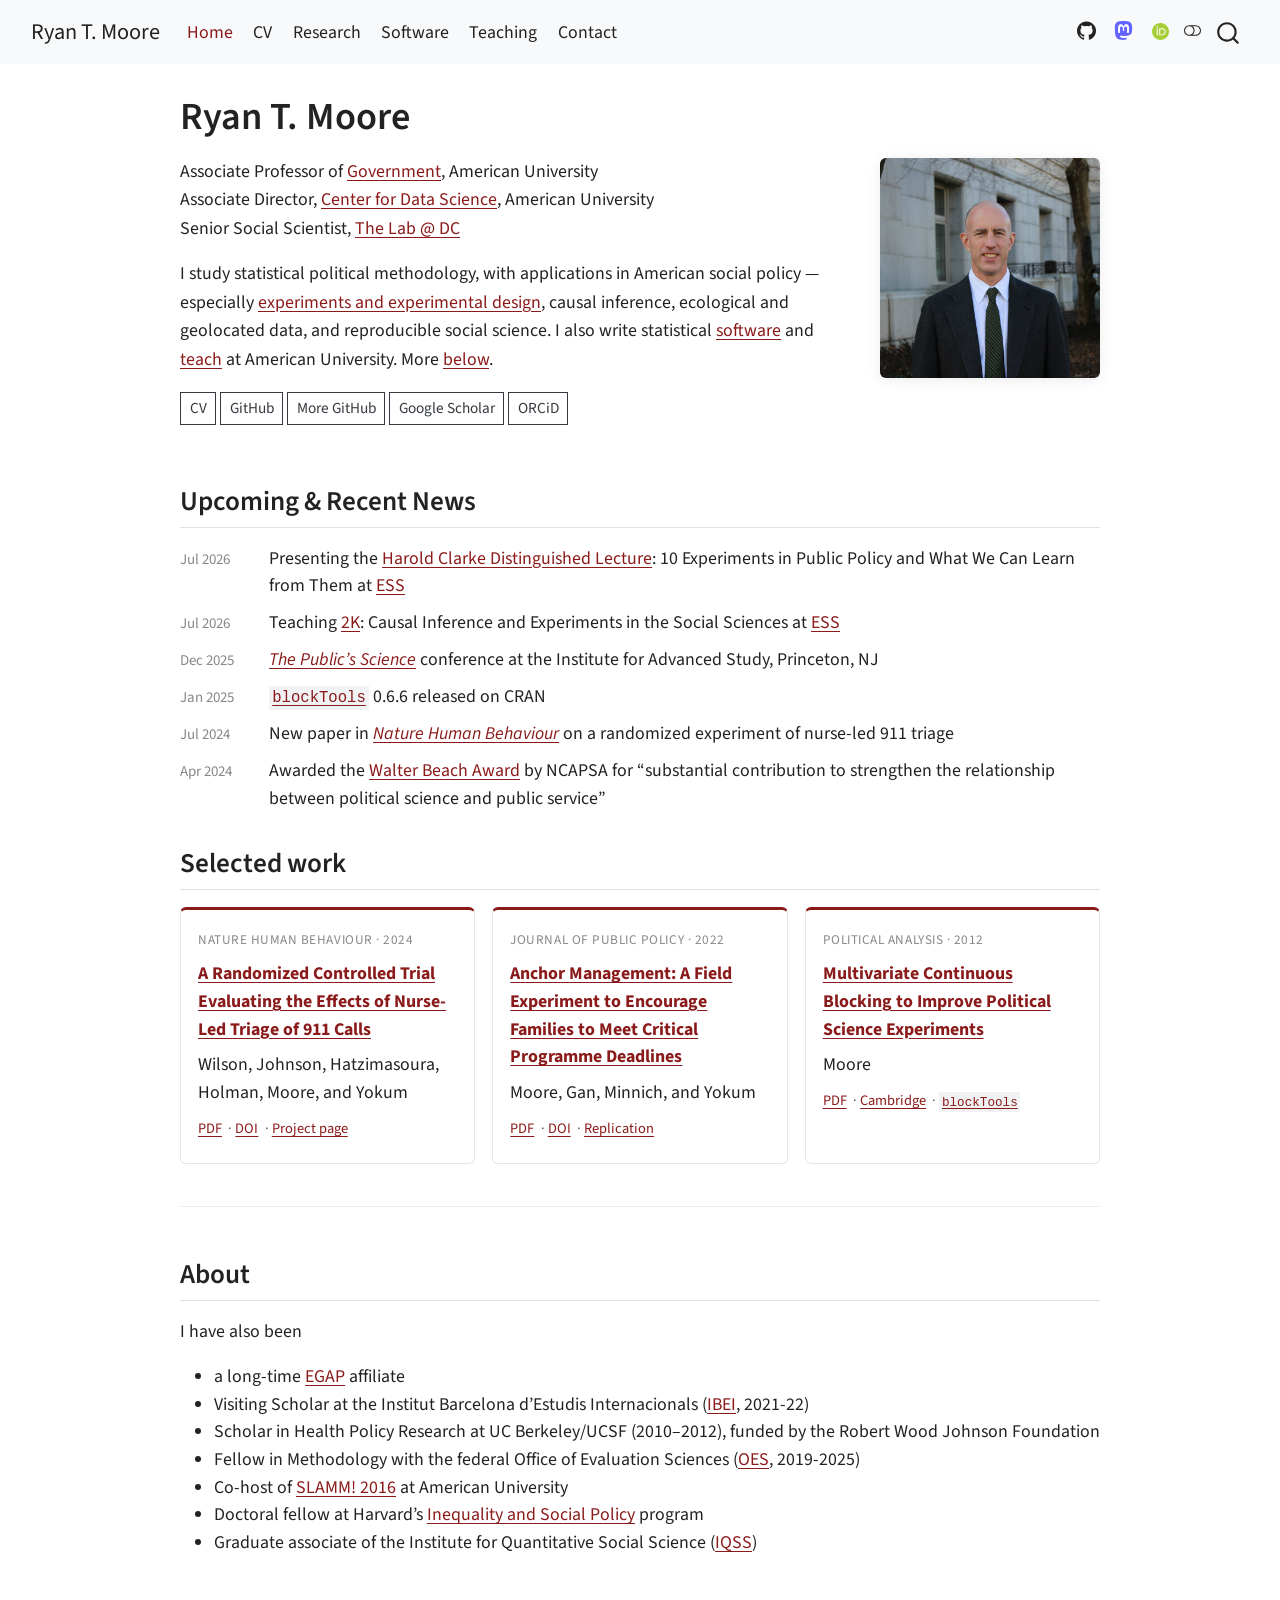
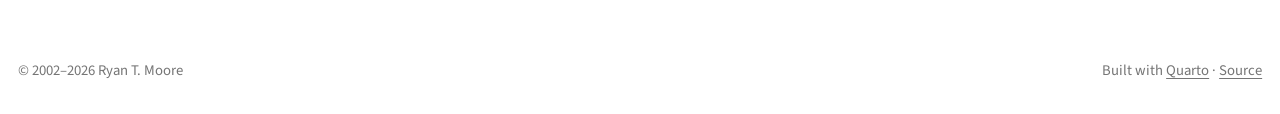
==== index.html @ 5ef1bc2a "Built site for gh-pages" ====
<!DOCTYPE html>
<html xmlns="http://www.w3.org/1999/xhtml" lang="en" xml:lang="en"><head>

<meta charset="utf-8">
<meta name="generator" content="quarto-1.10.18">

<meta name="viewport" content="width=device-width, initial-scale=1.0, user-scalable=yes">

<meta name="description" content="Academic webpage of Ryan T. Moore — Associate Professor of Government, American University; Senior Social Scientist, The Lab @ DC.">

<title>Ryan T. Moore</title>
<style>
/* Default styles provided by pandoc.
** See https://pandoc.org/MANUAL.html#variables-for-html for config info.
*/
span.smallcaps{font-variant: small-caps;}
div.columns{display: flex; gap: 1.5em;}
div.column{flex: auto;}
@media screen {
div.columns{gap: min(4vw, 1.5em);}
div.column{overflow-x: auto;}
}
div.hanging-indent{margin-left: 1.5em; text-indent: -1.5em;}
ul.task-list{list-style: none;}
ul.task-list li input[type="checkbox"] {
  width: 0.8em;
  margin: 0 0.8em 0.2em -1em; /* quarto-specific, see https://github.com/quarto-dev/quarto-cli/issues/4556 */ 
  vertical-align: middle;
}
</style>


<script src="site_libs/quarto-nav/quarto-nav.js"></script>
<script src="site_libs/clipboard/clipboard.min.js"></script>
<script src="site_libs/quarto-search/autocomplete.umd.js"></script>
<script src="site_libs/quarto-search/fuse.min.js"></script>
<script src="site_libs/quarto-search/quarto-search.js"></script>
<meta name="quarto:offset" content="./">
<script src="site_libs/quarto-html/quarto.js" type="module"></script>
<script src="site_libs/quarto-html/tabsets/tabsets.js" type="module"></script>
<script src="site_libs/quarto-html/popper.min.js"></script>
<script src="site_libs/quarto-html/tippy.umd.min.js"></script>
<script src="site_libs/quarto-html/anchor.min.js"></script>
<link href="site_libs/quarto-html/tippy.css" rel="stylesheet">
<link href="site_libs/quarto-html/quarto-syntax-highlighting-64a204ab8560d761af7679ceaba22944.css" rel="stylesheet" class="quarto-color-scheme" id="quarto-text-highlighting-styles">
<link href="site_libs/quarto-html/quarto-syntax-highlighting-dark-b85bc7c33db8c58e0ec93c3465666fed.css" rel="stylesheet" class="quarto-color-scheme quarto-color-alternate" id="quarto-text-highlighting-styles">
<link href="site_libs/quarto-html/quarto-syntax-highlighting-64a204ab8560d761af7679ceaba22944.css" rel="stylesheet" class="quarto-color-scheme-extra" id="quarto-text-highlighting-styles">
<script src="site_libs/bootstrap/bootstrap.min.js"></script>
<link href="site_libs/bootstrap/bootstrap-icons.css" rel="stylesheet">
<link href="site_libs/bootstrap/bootstrap-f6184b2b6831ba63c6b48b6c2acd3d3b.min.css" rel="stylesheet" append-hash="true" class="quarto-color-scheme" id="quarto-bootstrap" data-mode="light">
<link href="site_libs/bootstrap/bootstrap-dark-343b9417f87f836d65d2cd27acda0ccb.min.css" rel="stylesheet" append-hash="true" class="quarto-color-scheme quarto-color-alternate" id="quarto-bootstrap" data-mode="dark">
<link href="site_libs/bootstrap/bootstrap-f6184b2b6831ba63c6b48b6c2acd3d3b.min.css" rel="stylesheet" append-hash="true" class="quarto-color-scheme-extra" id="quarto-bootstrap" data-mode="light">
<script id="quarto-search-options" type="application/json">{
  "location": "navbar",
  "copy-button": false,
  "collapse-after": 3,
  "panel-placement": "end",
  "type": "overlay",
  "limit": 50,
  "keyboard-shortcut": [
    "f",
    "/",
    "s"
  ],
  "language": {
    "search-no-results-text": "No results",
    "search-matching-documents-text": "matching documents",
    "search-copy-link-title": "Copy link to search",
    "search-hide-matches-text": "Hide additional matches",
    "search-more-match-text": "more match in this document",
    "search-more-matches-text": "more matches in this document",
    "search-clear-button-title": "Clear",
    "search-text-placeholder": "",
    "search-detached-cancel-button-title": "Cancel",
    "search-submit-button-title": "Submit",
    "search-label": "Search"
  }
}</script>


<meta property="og:title" content="Ryan T. Moore">
<meta property="og:description" content="Academic webpage of Ryan T. Moore — Associate Professor of Government, American University; Senior Social Scientist, The Lab @ DC.">
<meta property="og:image" content="https://ryantmoore.org/images/portrait.jpg">
<meta property="og:site_name" content="Ryan T. Moore">
<meta property="og:image:alt" content="Photo of Ryan T. Moore">
</head>

<body class="nav-fixed quarto-light"><script id="quarto-html-before-body" type="application/javascript">
    const toggleBodyColorMode = (bsSheetEl) => {
      const mode = bsSheetEl.getAttribute("data-mode");
      const bodyEl = window.document.querySelector("body");
      if (mode === "dark") {
        bodyEl.classList.add("quarto-dark");
        bodyEl.classList.remove("quarto-light");
      } else {
        bodyEl.classList.add("quarto-light");
        bodyEl.classList.remove("quarto-dark");
      }
    }
    const toggleBodyColorPrimary = () => {
      const bsSheetEl = window.document.querySelector("link#quarto-bootstrap:not([rel=disabled-stylesheet])");
      if (bsSheetEl) {
        toggleBodyColorMode(bsSheetEl);
      }
    }
    const setColorSchemeToggle = (alternate) => {
      const toggles = window.document.querySelectorAll('.quarto-color-scheme-toggle');
      for (let i=0; i < toggles.length; i++) {
        const toggle = toggles[i];
        if (toggle) {
          if (alternate) {
            toggle.classList.add("alternate");
          } else {
            toggle.classList.remove("alternate");
          }
        }
      }
    };
    const toggleColorMode = (alternate) => {
      // Switch the stylesheets
      const primaryStylesheets = window.document.querySelectorAll('link.quarto-color-scheme:not(.quarto-color-alternate)');
      const alternateStylesheets = window.document.querySelectorAll('link.quarto-color-scheme.quarto-color-alternate');
      manageTransitions('#quarto-margin-sidebar .nav-link', false);
      if (alternate) {
        // note: dark is layered on light, we don't disable primary!
        enableStylesheet(alternateStylesheets);
        for (const sheetNode of alternateStylesheets) {
          if (sheetNode.id === "quarto-bootstrap") {
            toggleBodyColorMode(sheetNode);
          }
        }
      } else {
        disableStylesheet(alternateStylesheets);
        enableStylesheet(primaryStylesheets)
        toggleBodyColorPrimary();
      }
      manageTransitions('#quarto-margin-sidebar .nav-link', true);
      // Switch the toggles
      setColorSchemeToggle(alternate)
      // Hack to workaround the fact that safari doesn't
      // properly recolor the scrollbar when toggling (#1455)
      if (navigator.userAgent.indexOf('Safari') > 0 && navigator.userAgent.indexOf('Chrome') == -1) {
        manageTransitions("body", false);
        window.scrollTo(0, 1);
        setTimeout(() => {
          window.scrollTo(0, 0);
          manageTransitions("body", true);
        }, 40);
      }
    }
    const disableStylesheet = (stylesheets) => {
      for (let i=0; i < stylesheets.length; i++) {
        const stylesheet = stylesheets[i];
        stylesheet.rel = 'disabled-stylesheet';
      }
    }
    const enableStylesheet = (stylesheets) => {
      for (let i=0; i < stylesheets.length; i++) {
        const stylesheet = stylesheets[i];
        if(stylesheet.rel !== 'stylesheet') { // for Chrome, which will still FOUC without this check
          stylesheet.rel = 'stylesheet';
        }
      }
    }
    const manageTransitions = (selector, allowTransitions) => {
      const els = window.document.querySelectorAll(selector);
      for (let i=0; i < els.length; i++) {
        const el = els[i];
        if (allowTransitions) {
          el.classList.remove('notransition');
        } else {
          el.classList.add('notransition');
        }
      }
    }
    const isFileUrl = () => {
      return window.location.protocol === 'file:';
    }
    const hasAlternateSentinel = () => {
      let styleSentinel = getColorSchemeSentinel();
      if (styleSentinel !== null) {
        return styleSentinel === "alternate";
      } else {
        return false;
      }
    }
    const setStyleSentinel = (alternate) => {
      const value = alternate ? "alternate" : "default";
      if (!isFileUrl()) {
        window.localStorage.setItem("quarto-color-scheme", value);
      } else {
        localAlternateSentinel = value;
      }
    }
    const getColorSchemeSentinel = () => {
      if (!isFileUrl()) {
        const storageValue = window.localStorage.getItem("quarto-color-scheme");
        return storageValue != null ? storageValue : localAlternateSentinel;
      } else {
        return localAlternateSentinel;
      }
    }
    const toggleGiscusIfUsed = (isAlternate, darkModeDefault) => {
      const baseTheme = document.querySelector('#giscus-base-theme')?.value ?? 'light';
      const alternateTheme = document.querySelector('#giscus-alt-theme')?.value ?? 'dark';
      let newTheme = '';
      if(authorPrefersDark) {
        newTheme = isAlternate ? baseTheme : alternateTheme;
      } else {
        newTheme = isAlternate ? alternateTheme : baseTheme;
      }
      const changeGiscusTheme = () => {
        // From: https://github.com/giscus/giscus/issues/336
        const sendMessage = (message) => {
          const iframe = document.querySelector('iframe.giscus-frame');
          if (!iframe) return;
          iframe.contentWindow.postMessage({ giscus: message }, 'https://giscus.app');
        }
        sendMessage({
          setConfig: {
            theme: newTheme
          }
        });
      }
      const isGiscussLoaded = window.document.querySelector('iframe.giscus-frame') !== null;
      if (isGiscussLoaded) {
        changeGiscusTheme();
      }
    };
    const authorPrefersDark = false;
    const darkModeDefault = authorPrefersDark;
      document.querySelector('link#quarto-text-highlighting-styles.quarto-color-scheme-extra').rel = 'disabled-stylesheet';
      document.querySelector('link#quarto-bootstrap.quarto-color-scheme-extra').rel = 'disabled-stylesheet';
    let localAlternateSentinel = darkModeDefault ? 'alternate' : 'default';
    // Dark / light mode switch
    window.quartoToggleColorScheme = () => {
      // Read the current dark / light value
      let toAlternate = !hasAlternateSentinel();
      toggleColorMode(toAlternate);
      setStyleSentinel(toAlternate);
      toggleGiscusIfUsed(toAlternate, darkModeDefault);
      window.dispatchEvent(new Event('resize'));
    };
    // Switch to dark mode if need be
    if (hasAlternateSentinel()) {
      toggleColorMode(true);
    } else {
      toggleColorMode(false);
    }
  </script>

<div id="quarto-search-results"></div>
  <header id="quarto-header" class="headroom fixed-top">
    <nav class="navbar navbar-expand-lg " data-bs-theme="dark">
      <div class="navbar-container container-fluid">
      <div class="navbar-brand-container mx-auto">
    <a class="navbar-brand" href="./index.html">
    <span class="navbar-title">Ryan T. Moore</span>
    </a>
  </div>
            <div id="quarto-search" class="" title="Search"></div>
          <button class="navbar-toggler" type="button" data-bs-toggle="collapse" data-bs-target="#navbarCollapse" aria-controls="navbarCollapse" role="menu" aria-expanded="false" aria-label="Toggle navigation" onclick="if (window.quartoToggleHeadroom) { window.quartoToggleHeadroom(); }">
  <span class="navbar-toggler-icon"></span>
</button>
          <div class="collapse navbar-collapse" id="navbarCollapse">
            <ul class="navbar-nav navbar-nav-scroll me-auto">
  <li class="nav-item">
    <a class="nav-link active" href="./index.html" aria-current="page"> 
<span class="menu-text">Home</span></a>
  </li>  
  <li class="nav-item">
    <a class="nav-link" href="./files/cvRTMoore.pdf"> 
<span class="menu-text">CV</span></a>
  </li>  
  <li class="nav-item">
    <a class="nav-link" href="./research.html"> 
<span class="menu-text">Research</span></a>
  </li>  
  <li class="nav-item">
    <a class="nav-link" href="./software.html"> 
<span class="menu-text">Software</span></a>
  </li>  
  <li class="nav-item">
    <a class="nav-link" href="./teaching.html"> 
<span class="menu-text">Teaching</span></a>
  </li>  
  <li class="nav-item">
    <a class="nav-link" href="./contact.html"> 
<span class="menu-text">Contact</span></a>
  </li>  
</ul>
            <ul class="navbar-nav navbar-nav-scroll ms-auto">
  <li class="nav-item compact">
    <a class="nav-link" href="https://github.com/ryantmoore"> <i class="bi bi-github" role="img" aria-label="GitHub">
</i> 
<span class="menu-text"></span></a>
  </li>  
  <li class="nav-item compact">
    <a class="nav-link" href="https://masto.nu/@ryantmoore"> <i class="bi bi-mastodon" role="img" aria-label="Mastodon">
</i> 
<span class="menu-text"></span></a>
  </li>  
  <li class="nav-item">
    <a class="nav-link" href="https://orcid.org/0000-0002-3916-8113" rel="me"> 
<span class="menu-text">ORCID</span></a>
  </li>  
</ul>
          </div> <!-- /navcollapse -->
            <div class="quarto-navbar-tools">
  <a href="" class="quarto-color-scheme-toggle quarto-navigation-tool  px-1" onclick="window.quartoToggleColorScheme(); return false;" title="Toggle dark mode"><i class="bi"></i></a>
</div>
      </div> <!-- /container-fluid -->
    </nav>
</header>
<!-- content -->
<div id="quarto-content" class="quarto-container page-columns page-rows-contents page-layout-full page-navbar">
<!-- sidebar -->
<!-- margin-sidebar -->
    
<!-- main -->
<main class="content column-page" id="quarto-document-content">


<header id="title-block-header" class="quarto-title-block default">
<div class="quarto-title">
<h1 class="title">Ryan T. Moore</h1>
</div>



<div class="quarto-title-meta column-page">

    
  
    
  </div>
  


</header>


<div class="home-hero">
<div class="home-hero-text">
<p>Associate Professor of <a href="http://www.american.edu/spa/gov/">Government</a>, American University<br>
Associate Director, <a href="https://www.american.edu/spa/data-science/">Center for Data Science</a>, American University<br>
Senior Social Scientist, <a href="https://thelab.dc.gov">The Lab @ DC</a></p>
<p>I study statistical political methodology, with applications in American social policy — especially <a href="./research.html">experiments and experimental design</a>, causal inference, ecological and geolocated data, and reproducible social science. I also write statistical <a href="./software.html">software</a> and <a href="./teaching.html">teach</a> at American University. More <a href="#about">below</a>.</p>
<div class="home-links">
<p><a href="./files/cvRTMoore.pdf" class="btn btn-outline-secondary btn-sm">CV</a> <a href="https://github.com/ryantmoore" class="btn btn-outline-secondary btn-sm">GitHub</a> <a href="https://github.com/rtm-dc" class="btn btn-outline-secondary btn-sm">More GitHub</a> <a href="https://scholar.google.com/citations?user=7nk2NIgAAAAJ" class="btn btn-outline-secondary btn-sm">Google Scholar</a> <a href="https://orcid.org/0000-0002-3916-8113" class="btn btn-outline-secondary btn-sm">ORCiD</a></p>
</div>
</div>
<div class="home-hero-image">
<p><img src="./images/portrait.jpg" class="img-fluid" alt="Photo of Ryan T. Moore"></p>
</div>
</div>
<!-- Swap image (~600-1000px square works best). For wide banner instead of a
     side portrait, replace .home-hero-image with .home-hero-banner and add a matching SCSS rule. -->
<section id="upcoming-recent-news" class="level2">
<h2 class="anchored" data-anchor-id="upcoming-recent-news">Upcoming &amp; Recent News</h2>
<div class="home-news">
<ul>
<li><span class="news-date">Jul 2026</span> <span class="news-body">Presenting the <a href="https://essexsummerschool.com/summer-school-facts/social-programme/">Harold Clarke Distinguished Lecture</a>: 10 Experiments in Public Policy and What We Can Learn from Them at <a href="https://essexsummerschool.com">ESS</a></span></li>
<li><span class="news-date">Jul 2026</span> <span class="news-body">Teaching <a href="https://essexsummerschool.com/course/ess-2026-course-list/2k/">2K</a>: Causal Inference and Experiments in the Social Sciences at <a href="https://essexsummerschool.com">ESS</a></span></li>
<li><span class="news-date">Dec 2025</span> <span class="news-body"><a href="https://www.ias.edu/stsv-lab/publicscience"><em>The Public’s Science</em></a> conference at the Institute for Advanced Study, Princeton, NJ</span></li>
<li><span class="news-date">Jan 2025</span> <span class="news-body"><a href="./software/blocktools.html"><code>blockTools</code></a> 0.6.6 released on CRAN</span></li>
<li><span class="news-date">Jul 2024</span> <span class="news-body">New paper in <a href="./research.html"><em>Nature Human Behaviour</em></a> on a randomized experiment of nurse-led 911 triage</span></li>
<li><span class="news-date">Apr 2024</span> <span class="news-body">Awarded the <a href="https://www.ncapsa.org/beach-award.html">Walter Beach Award</a> by NCAPSA for “substantial contribution to strengthen the relationship between political science and public service”</span></li>
</ul>
</div>
</section>
<section id="selected-work" class="level2">
<h2 class="anchored" data-anchor-id="selected-work">Selected work</h2>
<div class="featured-pubs">
<div class="featured-card">
<p><span class="featured-venue">Nature Human Behaviour · 2024</span></p>
<p><a href="./research.html#ntl-2024"><strong>A Randomized Controlled Trial Evaluating the Effects of Nurse-Led Triage of 911 Calls</strong></a></p>
<p>Wilson, Johnson, Hatzimasoura, Holman, Moore, and Yokum</p>
<p><span class="featured-links"><a href="./files/papers/24-ntl.pdf">PDF</a> · <a href="https://doi.org/10.1038/s41562-024-01889-6">DOI</a> · <a href="https://thelabprojects.dc.gov/911-nurse-triage-line">Project page</a></span></p>
</div>
<div class="featured-card">
<p><span class="featured-venue">Journal of Public Policy · 2022</span></p>
<p><a href="./research.html#anchor-2022"><strong>Anchor Management: A Field Experiment to Encourage Families to Meet Critical Programme Deadlines</strong></a></p>
<p>Moore, Gan, Minnich, and Yokum</p>
<p><span class="featured-links"><a href="./files/papers/22_tanf_recert.pdf">PDF</a> · <a href="https://doi.org/10.1017/S0143814X21000131">DOI</a> · <a href="https://github.com/thelabdc/DHS-TANFRecertification-Public">Replication</a></span></p>
</div>
<div class="featured-card">
<p><span class="featured-venue">Political Analysis · 2012</span></p>
<p><a href="./research.html#block-2012"><strong>Multivariate Continuous Blocking to Improve Political Science Experiments</strong></a></p>
<p>Moore</p>
<p><span class="featured-links"><a href="./files/papers/blockPA.pdf">PDF</a> · <a href="https://www.cambridge.org/core/journals/political-analysis/article/multivariate-continuous-blocking-to-improve-political-science-experiments/7C16390FBACFB15FDD1A7536042CE222">Cambridge</a> · <a href="./software/blocktools.html"><code>blockTools</code></a></span></p>
</div>
</div>
</section>
<section id="about" class="level2 home-bio-extra">
<h2 class="anchored" data-anchor-id="about">About</h2>
<p>I have also been</p>
<ul>
<li>a long-time <a href="http://egap.org/">EGAP</a> affiliate</li>
<li>Visiting Scholar at the Institut Barcelona d’Estudis Internacionals (<a href="https://www.ibei.org">IBEI</a>, 2021-22)</li>
<li>Scholar in Health Policy Research at UC Berkeley/UCSF (2010–2012), funded by the Robert Wood Johnson Foundation</li>
<li>Fellow in Methodology with the federal Office of Evaluation Sciences (<a href="https://oes.gsa.gov">OES</a>, 2019-2025)</li>
<li>Co-host of <a href="./events/slamm-2016.html">SLAMM! 2016</a> at American University</li>
<li>Doctoral fellow at Harvard’s <a href="http://inequality.hks.harvard.edu/">Inequality and Social Policy</a> program</li>
<li>Graduate associate of the Institute for Quantitative Social Science (<a href="http://www.iq.harvard.edu">IQSS</a>)</li>
</ul>
</section>



</main> <!-- /main -->
<script id="quarto-html-after-body" type="application/javascript">
  window.document.addEventListener("DOMContentLoaded", function (event) {
    // Ensure there is a toggle, if there isn't float one in the top right
    if (window.document.querySelector('.quarto-color-scheme-toggle') === null) {
      const a = window.document.createElement('a');
      a.classList.add('top-right');
      a.classList.add('quarto-color-scheme-toggle');
      a.href = "";
      a.onclick = function() { try { window.quartoToggleColorScheme(); } catch {} return false; };
      const i = window.document.createElement("i");
      i.classList.add('bi');
      a.appendChild(i);
      window.document.body.appendChild(a);
    }
    setColorSchemeToggle(hasAlternateSentinel())
    const icon = "";
    const anchorJS = new window.AnchorJS();
    anchorJS.options = {
      placement: 'right',
      icon: icon
    };
    anchorJS.add('.anchored');
    const isCodeAnnotation = (el) => {
      for (const clz of el.classList) {
        if (clz.startsWith('code-annotation-')) {                     
          return true;
        }
      }
      return false;
    }
    const onCopySuccess = function(e) {
      // button target
      const button = e.trigger;
      // don't keep focus
      button.blur();
      // flash "checked"
      button.classList.add('code-copy-button-checked');
      var currentTitle = button.getAttribute("title");
      button.setAttribute("title", "Copied!");
      let tooltip;
      if (window.bootstrap) {
        button.setAttribute("data-bs-toggle", "tooltip");
        button.setAttribute("data-bs-placement", "left");
        button.setAttribute("data-bs-title", "Copied!");
        tooltip = new bootstrap.Tooltip(button, 
          { trigger: "manual", 
            customClass: "code-copy-button-tooltip",
            offset: [0, -8]});
        tooltip.show();    
      }
      setTimeout(function() {
        if (tooltip) {
          tooltip.hide();
          button.removeAttribute("data-bs-title");
          button.removeAttribute("data-bs-toggle");
          button.removeAttribute("data-bs-placement");
        }
        button.setAttribute("title", currentTitle);
        button.classList.remove('code-copy-button-checked');
      }, 1000);
      // clear code selection
      e.clearSelection();
    }
    const getTextToCopy = function(trigger) {
      const outerScaffold = trigger.parentElement.cloneNode(true);
      const codeEl = outerScaffold.querySelector('code');
      for (const childEl of codeEl.children) {
        if (isCodeAnnotation(childEl)) {
          childEl.remove();
        }
      }
      return codeEl.innerText;
    }
    const clipboard = new window.ClipboardJS('.code-copy-button:not([data-in-quarto-modal])', {
      text: getTextToCopy
    });
    clipboard.on('success', onCopySuccess);
    if (window.document.getElementById('quarto-embedded-source-code-modal')) {
      const clipboardModal = new window.ClipboardJS('.code-copy-button[data-in-quarto-modal]', {
        text: getTextToCopy,
        container: window.document.getElementById('quarto-embedded-source-code-modal')
      });
      clipboardModal.on('success', onCopySuccess);
    }
      var localhostRegex = new RegExp(/^(?:http|https):\/\/localhost\:?[0-9]*\//);
      var mailtoRegex = new RegExp(/^mailto:/);
        var filterRegex = new RegExp("https:\/\/ryantmoore\.org");
      var isInternal = (href) => {
          return filterRegex.test(href) || localhostRegex.test(href) || mailtoRegex.test(href);
      }
      // Inspect non-navigation links and adorn them if external
     var links = window.document.querySelectorAll('a[href]:not(.nav-link):not(.navbar-brand):not(.toc-action):not(.sidebar-link):not(.sidebar-item-toggle):not(.pagination-link):not(.no-external):not([aria-hidden]):not(.dropdown-item):not(.quarto-navigation-tool):not(.about-link)');
      for (var i=0; i<links.length; i++) {
        const link = links[i];
        if (!isInternal(link.href)) {
          // undo the damage that might have been done by quarto-nav.js in the case of
          // links that we want to consider external
          if (link.dataset.originalHref !== undefined) {
            link.href = link.dataset.originalHref;
          }
            // target, if specified
            link.setAttribute("target", "_blank");
            if (link.getAttribute("rel") === null) {
              link.setAttribute("rel", "noopener");
            }
        }
      }
    function tippyHover(el, contentFn, onTriggerFn, onUntriggerFn) {
      const config = {
        allowHTML: true,
        maxWidth: 500,
        delay: 100,
        arrow: false,
        appendTo: function(el) {
            return el.parentElement;
        },
        interactive: true,
        interactiveBorder: 10,
        theme: 'quarto',
        placement: 'bottom-start',
      };
      if (contentFn) {
        config.content = contentFn;
      }
      if (onTriggerFn) {
        config.onTrigger = onTriggerFn;
      }
      if (onUntriggerFn) {
        config.onUntrigger = onUntriggerFn;
      }
      window.tippy(el, config); 
    }
    const noterefs = window.document.querySelectorAll('a[role="doc-noteref"]');
    for (var i=0; i<noterefs.length; i++) {
      const ref = noterefs[i];
      tippyHover(ref, function() {
        // use id or data attribute instead here
        let href = ref.getAttribute('data-footnote-href') || ref.getAttribute('href');
        try { href = new URL(href).hash; } catch {}
        const id = href.replace(/^#\/?/, "");
        const note = window.document.getElementById(id);
        if (note) {
          return note.innerHTML;
        } else {
          return "";
        }
      });
    }
    const xrefs = window.document.querySelectorAll('a.quarto-xref');
    const processXRef = (id, note) => {
      // Strip column container classes
      const stripColumnClz = (el) => {
        el.classList.remove("page-full", "page-columns");
        if (el.children) {
          for (const child of el.children) {
            stripColumnClz(child);
          }
        }
      }
      stripColumnClz(note)
      if (id === null || id.startsWith('sec-')) {
        // Special case sections, only their first couple elements
        const container = document.createElement("div");
        if (note.children && note.children.length > 2) {
          container.appendChild(note.children[0].cloneNode(true));
          for (let i = 1; i < note.children.length; i++) {
            const child = note.children[i];
            if (child.tagName === "P" && child.innerText === "") {
              continue;
            } else {
              container.appendChild(child.cloneNode(true));
              break;
            }
          }
          if (window.Quarto?.typesetMath) {
            window.Quarto.typesetMath(container);
          }
          return container.innerHTML
        } else {
          if (window.Quarto?.typesetMath) {
            window.Quarto.typesetMath(note);
          }
          return note.innerHTML;
        }
      } else {
        // Remove any anchor links if they are present
        const anchorLink = note.querySelector('a.anchorjs-link');
        if (anchorLink) {
          anchorLink.remove();
        }
        if (window.Quarto?.typesetMath) {
          window.Quarto.typesetMath(note);
        }
        if (note.classList.contains("callout")) {
          return note.outerHTML;
        } else {
          return note.innerHTML;
        }
      }
    }
    for (var i=0; i<xrefs.length; i++) {
      const xref = xrefs[i];
      tippyHover(xref, undefined, function(instance) {
        instance.disable();
        let url = xref.getAttribute('href');
        let hash = undefined; 
        if (url.startsWith('#')) {
          hash = url;
        } else {
          try { hash = new URL(url).hash; } catch {}
        }
        if (hash) {
          const id = hash.replace(/^#\/?/, "");
          const note = window.document.getElementById(id);
          if (note !== null) {
            try {
              const html = processXRef(id, note.cloneNode(true));
              instance.setContent(html);
            } finally {
              instance.enable();
              instance.show();
            }
          } else {
            // See if we can fetch this
            fetch(url.split('#')[0])
            .then(res => res.text())
            .then(html => {
              const parser = new DOMParser();
              const htmlDoc = parser.parseFromString(html, "text/html");
              const note = htmlDoc.getElementById(id);
              if (note !== null) {
                const html = processXRef(id, note);
                instance.setContent(html);
              } 
            }).finally(() => {
              instance.enable();
              instance.show();
            });
          }
        } else {
          // See if we can fetch a full url (with no hash to target)
          // This is a special case and we should probably do some content thinning / targeting
          fetch(url)
          .then(res => res.text())
          .then(html => {
            const parser = new DOMParser();
            const htmlDoc = parser.parseFromString(html, "text/html");
            const note = htmlDoc.querySelector('main.content');
            if (note !== null) {
              // This should only happen for chapter cross references
              // (since there is no id in the URL)
              // remove the first header
              if (note.children.length > 0 && note.children[0].tagName === "HEADER") {
                note.children[0].remove();
              }
              const html = processXRef(null, note);
              instance.setContent(html);
            } 
          }).finally(() => {
            instance.enable();
            instance.show();
          });
        }
      }, function(instance) {
      });
    }
        let selectedAnnoteEl;
        const selectorForAnnotation = ( cell, annotation) => {
          let cellAttr = 'data-code-cell="' + cell + '"';
          let lineAttr = 'data-code-annotation="' +  annotation + '"';
          const selector = 'span[' + cellAttr + '][' + lineAttr + ']';
          return selector;
        }
        const selectCodeLines = (annoteEl) => {
          const doc = window.document;
          const targetCell = annoteEl.getAttribute("data-target-cell");
          const targetAnnotation = annoteEl.getAttribute("data-target-annotation");
          const annoteSpan = window.document.querySelector(selectorForAnnotation(targetCell, targetAnnotation));
          const lines = annoteSpan.getAttribute("data-code-lines").split(",");
          const lineIds = lines.map((line) => {
            return targetCell + "-" + line;
          })
          let top = null;
          let height = null;
          let parent = null;
          if (lineIds.length > 0) {
              //compute the position of the single el (top and bottom and make a div)
              const el = window.document.getElementById(lineIds[0]);
              top = el.offsetTop;
              height = el.offsetHeight;
              parent = el.parentElement.parentElement;
            if (lineIds.length > 1) {
              const lastEl = window.document.getElementById(lineIds[lineIds.length - 1]);
              const bottom = lastEl.offsetTop + lastEl.offsetHeight;
              height = bottom - top;
            }
            if (top !== null && height !== null && parent !== null) {
              // cook up a div (if necessary) and position it 
              let div = window.document.getElementById("code-annotation-line-highlight");
              if (div === null) {
                div = window.document.createElement("div");
                div.setAttribute("id", "code-annotation-line-highlight");
                div.style.position = 'absolute';
                parent.appendChild(div);
              }
              div.style.top = top - 2 + "px";
              div.style.height = height + 4 + "px";
              div.style.left = 0;
              let gutterDiv = window.document.getElementById("code-annotation-line-highlight-gutter");
              if (gutterDiv === null) {
                gutterDiv = window.document.createElement("div");
                gutterDiv.setAttribute("id", "code-annotation-line-highlight-gutter");
                gutterDiv.style.position = 'absolute';
                const codeCell = window.document.getElementById(targetCell);
                const gutter = codeCell.querySelector('.code-annotation-gutter');
                gutter.appendChild(gutterDiv);
              }
              gutterDiv.style.top = top - 2 + "px";
              gutterDiv.style.height = height + 4 + "px";
            }
            selectedAnnoteEl = annoteEl;
          }
        };
        const unselectCodeLines = () => {
          const elementsIds = ["code-annotation-line-highlight", "code-annotation-line-highlight-gutter"];
          elementsIds.forEach((elId) => {
            const div = window.document.getElementById(elId);
            if (div) {
              div.remove();
            }
          });
          selectedAnnoteEl = undefined;
        };
          // Handle positioning of the toggle
      window.addEventListener(
        "resize",
        throttle(() => {
          elRect = undefined;
          if (selectedAnnoteEl) {
            selectCodeLines(selectedAnnoteEl);
          }
        }, 10)
      );
      function throttle(fn, ms) {
      let throttle = false;
      let timer;
        return (...args) => {
          if(!throttle) { // first call gets through
              fn.apply(this, args);
              throttle = true;
          } else { // all the others get throttled
              if(timer) clearTimeout(timer); // cancel #2
              timer = setTimeout(() => {
                fn.apply(this, args);
                timer = throttle = false;
              }, ms);
          }
        };
      }
        // Attach click handler to the DT
        const annoteDls = window.document.querySelectorAll('dt[data-target-cell]');
        for (const annoteDlNode of annoteDls) {
          annoteDlNode.addEventListener('click', (event) => {
            const clickedEl = event.target;
            if (clickedEl !== selectedAnnoteEl) {
              unselectCodeLines();
              const activeEl = window.document.querySelector('dt[data-target-cell].code-annotation-active');
              if (activeEl) {
                activeEl.classList.remove('code-annotation-active');
              }
              selectCodeLines(clickedEl);
              clickedEl.classList.add('code-annotation-active');
            } else {
              // Unselect the line
              unselectCodeLines();
              clickedEl.classList.remove('code-annotation-active');
            }
          });
        }
    const findCites = (el) => {
      const parentEl = el.parentElement;
      if (parentEl) {
        const cites = parentEl.dataset.cites;
        if (cites) {
          return {
            el,
            cites: cites.split(' ')
          };
        } else {
          return findCites(el.parentElement)
        }
      } else {
        return undefined;
      }
    };
    var bibliorefs = window.document.querySelectorAll('a[role="doc-biblioref"]');
    for (var i=0; i<bibliorefs.length; i++) {
      const ref = bibliorefs[i];
      const citeInfo = findCites(ref);
      if (citeInfo) {
        tippyHover(citeInfo.el, function() {
          var popup = window.document.createElement('div');
          citeInfo.cites.forEach(function(cite) {
            var citeDiv = window.document.createElement('div');
            citeDiv.classList.add('hanging-indent');
            citeDiv.classList.add('csl-entry');
            var biblioDiv = window.document.getElementById('ref-' + cite);
            if (biblioDiv) {
              citeDiv.innerHTML = biblioDiv.innerHTML;
            }
            popup.appendChild(citeDiv);
          });
          return popup.innerHTML;
        });
      }
    }
  });
  </script>
</div> <!-- /content -->
<footer class="footer">
  <div class="nav-footer">
    <div class="nav-footer-left">
<p>© 2002–2026 Ryan T. Moore</p>
</div>   
    <div class="nav-footer-center">
      &nbsp;
    </div>
    <div class="nav-footer-right">
<p>Built with <a href="https://quarto.org">Quarto</a> · <a href="https://github.com/ryantmoore/ryantmoore.github.io">Source</a></p>
</div>
  </div>
</footer>




</body></html>
---- site_libs/quarto-html/tippy.css ----
.tippy-box[data-animation=fade][data-state=hidden]{opacity:0}[data-tippy-root]{max-width:calc(100vw - 10px)}.tippy-box{position:relative;background-color:#333;color:#fff;border-radius:4px;font-size:14px;line-height:1.4;white-space:normal;outline:0;transition-property:transform,visibility,opacity}.tippy-box[data-placement^=top]>.tippy-arrow{bottom:0}.tippy-box[data-placement^=top]>.tippy-arrow:before{bottom:-7px;left:0;border-width:8px 8px 0;border-top-color:initial;transform-origin:center top}.tippy-box[data-placement^=bottom]>.tippy-arrow{top:0}.tippy-box[data-placement^=bottom]>.tippy-arrow:before{top:-7px;left:0;border-width:0 8px 8px;border-bottom-color:initial;transform-origin:center bottom}.tippy-box[data-placement^=left]>.tippy-arrow{right:0}.tippy-box[data-placement^=left]>.tippy-arrow:before{border-width:8px 0 8px 8px;border-left-color:initial;right:-7px;transform-origin:center left}.tippy-box[data-placement^=right]>.tippy-arrow{left:0}.tippy-box[data-placement^=right]>.tippy-arrow:before{left:-7px;border-width:8px 8px 8px 0;border-right-color:initial;transform-origin:center right}.tippy-box[data-inertia][data-state=visible]{transition-timing-function:cubic-bezier(.54,1.5,.38,1.11)}.tippy-arrow{width:16px;height:16px;color:#333}.tippy-arrow:before{content:"";position:absolute;border-color:transparent;border-style:solid}.tippy-content{position:relative;padding:5px 9px;z-index:1}
---- site_libs/quarto-html/quarto-syntax-highlighting-64a204ab8560d761af7679ceaba22944.css ----
/* quarto syntax highlight colors */
:root {
  --quarto-hl-ot-color: #003B4F;
  --quarto-hl-at-color: #657422;
  --quarto-hl-ss-color: #20794D;
  --quarto-hl-an-color: #5E5E5E;
  --quarto-hl-fu-color: #4758AB;
  --quarto-hl-st-color: #20794D;
  --quarto-hl-cf-color: #003B4F;
  --quarto-hl-op-color: #5E5E5E;
  --quarto-hl-er-color: #AD0000;
  --quarto-hl-bn-color: #AD0000;
  --quarto-hl-al-color: #AD0000;
  --quarto-hl-va-color: #111111;
  --quarto-hl-bu-color: inherit;
  --quarto-hl-ex-color: inherit;
  --quarto-hl-pp-color: #AD0000;
  --quarto-hl-in-color: #5E5E5E;
  --quarto-hl-vs-color: #20794D;
  --quarto-hl-wa-color: #5E5E5E;
  --quarto-hl-do-color: #5E5E5E;
  --quarto-hl-im-color: #00769E;
  --quarto-hl-ch-color: #20794D;
  --quarto-hl-dt-color: #AD0000;
  --quarto-hl-fl-color: #AD0000;
  --quarto-hl-co-color: #5E5E5E;
  --quarto-hl-cv-color: #5E5E5E;
  --quarto-hl-cn-color: #8f5902;
  --quarto-hl-sc-color: #5E5E5E;
  --quarto-hl-dv-color: #AD0000;
  --quarto-hl-kw-color: #003B4F;
}

/* other quarto variables */
:root {
  --quarto-font-monospace: SFMono-Regular, Menlo, Monaco, Consolas, "Liberation Mono", "Courier New", monospace;
}

/* syntax highlight based on Pandoc's rules */
pre > code.sourceCode > span {
  color: #003B4F;
}

code.sourceCode > span {
  color: #003B4F;
}

div.sourceCode,
div.sourceCode pre.sourceCode {
  color: #003B4F;
}

/* Normal */
code span {
  color: #003B4F;
}

/* Alert */
code span.al {
  color: #AD0000;
  font-style: inherit;
}

/* Annotation */
code span.an {
  color: #5E5E5E;
  font-style: inherit;
}

/* Attribute */
code span.at {
  color: #657422;
  font-style: inherit;
}

/* BaseN */
code span.bn {
  color: #AD0000;
  font-style: inherit;
}

/* BuiltIn */
code span.bu {
  font-style: inherit;
}

/* ControlFlow */
code span.cf {
  color: #003B4F;
  font-weight: bold;
  font-style: inherit;
}

/* Char */
code span.ch {
  color: #20794D;
  font-style: inherit;
}

/* Constant */
code span.cn {
  color: #8f5902;
  font-style: inherit;
}

/* Comment */
code span.co {
  color: #5E5E5E;
  font-style: inherit;
}

/* CommentVar */
code span.cv {
  color: #5E5E5E;
  font-style: italic;
}

/* Documentation */
code span.do {
  color: #5E5E5E;
  font-style: italic;
}

/* DataType */
code span.dt {
  color: #AD0000;
  font-style: inherit;
}

/* DecVal */
code span.dv {
  color: #AD0000;
  font-style: inherit;
}

/* Error */
code span.er {
  color: #AD0000;
  font-style: inherit;
}

/* Extension */
code span.ex {
  font-style: inherit;
}

/* Float */
code span.fl {
  color: #AD0000;
  font-style: inherit;
}

/* Function */
code span.fu {
  color: #4758AB;
  font-style: inherit;
}

/* Import */
code span.im {
  color: #00769E;
  font-style: inherit;
}

/* Information */
code span.in {
  color: #5E5E5E;
  font-style: inherit;
}

/* Keyword */
code span.kw {
  color: #003B4F;
  font-weight: bold;
  font-style: inherit;
}

/* Operator */
code span.op {
  color: #5E5E5E;
  font-style: inherit;
}

/* Other */
code span.ot {
  color: #003B4F;
  font-style: inherit;
}

/* Preprocessor */
code span.pp {
  color: #AD0000;
  font-style: inherit;
}

/* SpecialChar */
code span.sc {
  color: #5E5E5E;
  font-style: inherit;
}

/* SpecialString */
code span.ss {
  color: #20794D;
  font-style: inherit;
}

/* String */
code span.st {
  color: #20794D;
  font-style: inherit;
}

/* Variable */
code span.va {
  color: #111111;
  font-style: inherit;
}

/* VerbatimString */
code span.vs {
  color: #20794D;
  font-style: inherit;
}

/* Warning */
code span.wa {
  color: #5E5E5E;
  font-style: italic;
}

.prevent-inlining {
  content: "</";
}

/*# sourceMappingURL=9d8d5bb603a83b8298b89080a598c93b.css.map */
---- site_libs/quarto-html/quarto-syntax-highlighting-dark-b85bc7c33db8c58e0ec93c3465666fed.css ----
/* quarto syntax highlight colors */
:root {
  --quarto-hl-al-color: #f07178;
  --quarto-hl-an-color: #d4d0ab;
  --quarto-hl-at-color: #00e0e0;
  --quarto-hl-bn-color: #d4d0ab;
  --quarto-hl-bu-color: #abe338;
  --quarto-hl-ch-color: #abe338;
  --quarto-hl-co-color: #f8f8f2;
  --quarto-hl-cv-color: #ffd700;
  --quarto-hl-cn-color: #ffd700;
  --quarto-hl-cf-color: #ffa07a;
  --quarto-hl-dt-color: #ffa07a;
  --quarto-hl-dv-color: #d4d0ab;
  --quarto-hl-do-color: #f8f8f2;
  --quarto-hl-er-color: #f07178;
  --quarto-hl-ex-color: #00e0e0;
  --quarto-hl-fl-color: #d4d0ab;
  --quarto-hl-fu-color: #ffa07a;
  --quarto-hl-im-color: #abe338;
  --quarto-hl-in-color: #d4d0ab;
  --quarto-hl-kw-color: #ffa07a;
  --quarto-hl-op-color: #ffa07a;
  --quarto-hl-ot-color: #00e0e0;
  --quarto-hl-pp-color: #dcc6e0;
  --quarto-hl-re-color: #00e0e0;
  --quarto-hl-sc-color: #abe338;
  --quarto-hl-ss-color: #abe338;
  --quarto-hl-st-color: #abe338;
  --quarto-hl-va-color: #00e0e0;
  --quarto-hl-vs-color: #abe338;
  --quarto-hl-wa-color: #dcc6e0;
}

/* other quarto variables */
:root {
  --quarto-font-monospace: SFMono-Regular, Menlo, Monaco, Consolas, "Liberation Mono", "Courier New", monospace;
}

/* syntax highlight based on Pandoc's rules */
pre > code.sourceCode > span {
  color: #f8f8f2;
}

code.sourceCode > span {
  color: #f8f8f2;
}

div.sourceCode,
div.sourceCode pre.sourceCode {
  color: #f8f8f2;
}

/* Normal */
code span {
  color: #f8f8f2;
}

/* Alert */
code span.al {
  color: #f07178;
}

/* Annotation */
code span.an {
  color: #d4d0ab;
}

/* Attribute */
code span.at {
  color: #00e0e0;
}

/* BaseN */
code span.bn {
  color: #d4d0ab;
}

/* BuiltIn */
code span.bu {
  color: #abe338;
}

/* ControlFlow */
code span.cf {
  font-weight: bold;
  color: #ffa07a;
}

/* Char */
code span.ch {
  color: #abe338;
}

/* Constant */
code span.cn {
  color: #ffd700;
}

/* Comment */
code span.co {
  font-style: italic;
  color: #f8f8f2;
}

/* CommentVar */
code span.cv {
  color: #ffd700;
}

/* Documentation */
code span.do {
  color: #f8f8f2;
}

/* DataType */
code span.dt {
  color: #ffa07a;
}

/* DecVal */
code span.dv {
  color: #d4d0ab;
}

/* Error */
code span.er {
  color: #f07178;
  text-decoration: underline;
}

/* Extension */
code span.ex {
  font-weight: bold;
  color: #00e0e0;
}

/* Float */
code span.fl {
  color: #d4d0ab;
}

/* Function */
code span.fu {
  color: #ffa07a;
}

/* Import */
code span.im {
  color: #abe338;
}

/* Information */
code span.in {
  color: #d4d0ab;
}

/* Keyword */
code span.kw {
  font-weight: bold;
  color: #ffa07a;
}

/* Operator */
code span.op {
  color: #ffa07a;
}

/* Other */
code span.ot {
  color: #00e0e0;
}

/* Preprocessor */
code span.pp {
  color: #dcc6e0;
}

/* RegionMarker */
code span.re {
  background-color: #f8f8f2;
  color: #00e0e0;
}

/* SpecialChar */
code span.sc {
  color: #abe338;
}

/* SpecialString */
code span.ss {
  color: #abe338;
}

/* String */
code span.st {
  color: #abe338;
}

/* Variable */
code span.va {
  color: #00e0e0;
}

/* VerbatimString */
code span.vs {
  color: #abe338;
}

/* Warning */
code span.wa {
  color: #dcc6e0;
}

.prevent-inlining {
  content: "</";
}

/*# sourceMappingURL=4ed8f1090dec6531da29ab00902aa718.css.map */
---- site_libs/quarto-html/quarto-syntax-highlighting-64a204ab8560d761af7679ceaba22944.css ----
/* quarto syntax highlight colors */
:root {
  --quarto-hl-ot-color: #003B4F;
  --quarto-hl-at-color: #657422;
  --quarto-hl-ss-color: #20794D;
  --quarto-hl-an-color: #5E5E5E;
  --quarto-hl-fu-color: #4758AB;
  --quarto-hl-st-color: #20794D;
  --quarto-hl-cf-color: #003B4F;
  --quarto-hl-op-color: #5E5E5E;
  --quarto-hl-er-color: #AD0000;
  --quarto-hl-bn-color: #AD0000;
  --quarto-hl-al-color: #AD0000;
  --quarto-hl-va-color: #111111;
  --quarto-hl-bu-color: inherit;
  --quarto-hl-ex-color: inherit;
  --quarto-hl-pp-color: #AD0000;
  --quarto-hl-in-color: #5E5E5E;
  --quarto-hl-vs-color: #20794D;
  --quarto-hl-wa-color: #5E5E5E;
  --quarto-hl-do-color: #5E5E5E;
  --quarto-hl-im-color: #00769E;
  --quarto-hl-ch-color: #20794D;
  --quarto-hl-dt-color: #AD0000;
  --quarto-hl-fl-color: #AD0000;
  --quarto-hl-co-color: #5E5E5E;
  --quarto-hl-cv-color: #5E5E5E;
  --quarto-hl-cn-color: #8f5902;
  --quarto-hl-sc-color: #5E5E5E;
  --quarto-hl-dv-color: #AD0000;
  --quarto-hl-kw-color: #003B4F;
}

/* other quarto variables */
:root {
  --quarto-font-monospace: SFMono-Regular, Menlo, Monaco, Consolas, "Liberation Mono", "Courier New", monospace;
}

/* syntax highlight based on Pandoc's rules */
pre > code.sourceCode > span {
  color: #003B4F;
}

code.sourceCode > span {
  color: #003B4F;
}

div.sourceCode,
div.sourceCode pre.sourceCode {
  color: #003B4F;
}

/* Normal */
code span {
  color: #003B4F;
}

/* Alert */
code span.al {
  color: #AD0000;
  font-style: inherit;
}

/* Annotation */
code span.an {
  color: #5E5E5E;
  font-style: inherit;
}

/* Attribute */
code span.at {
  color: #657422;
  font-style: inherit;
}

/* BaseN */
code span.bn {
  color: #AD0000;
  font-style: inherit;
}

/* BuiltIn */
code span.bu {
  font-style: inherit;
}

/* ControlFlow */
code span.cf {
  color: #003B4F;
  font-weight: bold;
  font-style: inherit;
}

/* Char */
code span.ch {
  color: #20794D;
  font-style: inherit;
}

/* Constant */
code span.cn {
  color: #8f5902;
  font-style: inherit;
}

/* Comment */
code span.co {
  color: #5E5E5E;
  font-style: inherit;
}

/* CommentVar */
code span.cv {
  color: #5E5E5E;
  font-style: italic;
}

/* Documentation */
code span.do {
  color: #5E5E5E;
  font-style: italic;
}

/* DataType */
code span.dt {
  color: #AD0000;
  font-style: inherit;
}

/* DecVal */
code span.dv {
  color: #AD0000;
  font-style: inherit;
}

/* Error */
code span.er {
  color: #AD0000;
  font-style: inherit;
}

/* Extension */
code span.ex {
  font-style: inherit;
}

/* Float */
code span.fl {
  color: #AD0000;
  font-style: inherit;
}

/* Function */
code span.fu {
  color: #4758AB;
  font-style: inherit;
}

/* Import */
code span.im {
  color: #00769E;
  font-style: inherit;
}

/* Information */
code span.in {
  color: #5E5E5E;
  font-style: inherit;
}

/* Keyword */
code span.kw {
  color: #003B4F;
  font-weight: bold;
  font-style: inherit;
}

/* Operator */
code span.op {
  color: #5E5E5E;
  font-style: inherit;
}

/* Other */
code span.ot {
  color: #003B4F;
  font-style: inherit;
}

/* Preprocessor */
code span.pp {
  color: #AD0000;
  font-style: inherit;
}

/* SpecialChar */
code span.sc {
  color: #5E5E5E;
  font-style: inherit;
}

/* SpecialString */
code span.ss {
  color: #20794D;
  font-style: inherit;
}

/* String */
code span.st {
  color: #20794D;
  font-style: inherit;
}

/* Variable */
code span.va {
  color: #111111;
  font-style: inherit;
}

/* VerbatimString */
code span.vs {
  color: #20794D;
  font-style: inherit;
}

/* Warning */
code span.wa {
  color: #5E5E5E;
  font-style: italic;
}

.prevent-inlining {
  content: "</";
}

/*# sourceMappingURL=9d8d5bb603a83b8298b89080a598c93b.css.map */
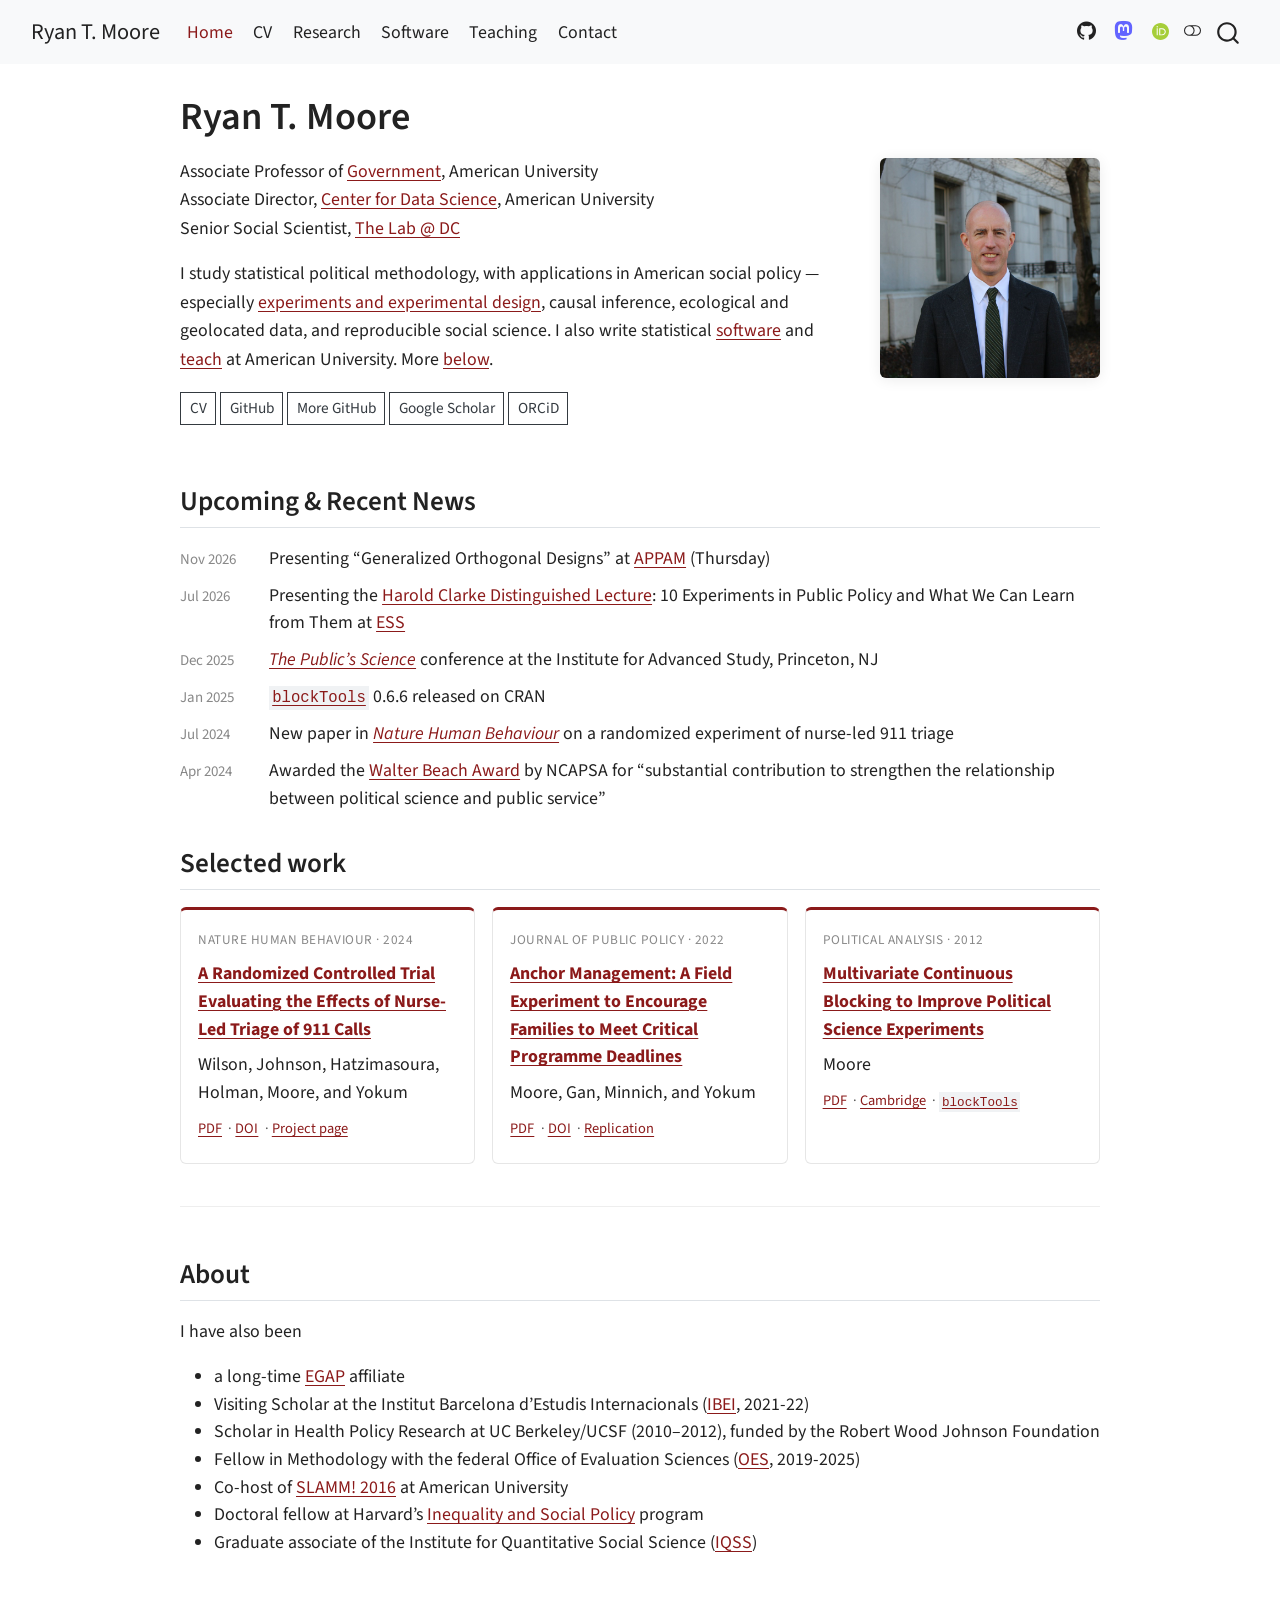
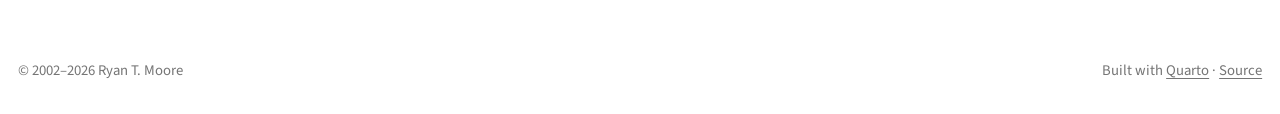
==== commit 25f0d2c0: "Built site for gh-pages" ====
--- a/index.html
+++ b/index.html
@@ -47,9 +47,9 @@
 <link href="site_libs/quarto-html/quarto-syntax-highlighting-64a204ab8560d761af7679ceaba22944.css" rel="stylesheet" class="quarto-color-scheme-extra" id="quarto-text-highlighting-styles">
 <script src="site_libs/bootstrap/bootstrap.min.js"></script>
 <link href="site_libs/bootstrap/bootstrap-icons.css" rel="stylesheet">
-<link href="site_libs/bootstrap/bootstrap-f6184b2b6831ba63c6b48b6c2acd3d3b.min.css" rel="stylesheet" append-hash="true" class="quarto-color-scheme" id="quarto-bootstrap" data-mode="light">
-<link href="site_libs/bootstrap/bootstrap-dark-343b9417f87f836d65d2cd27acda0ccb.min.css" rel="stylesheet" append-hash="true" class="quarto-color-scheme quarto-color-alternate" id="quarto-bootstrap" data-mode="dark">
-<link href="site_libs/bootstrap/bootstrap-f6184b2b6831ba63c6b48b6c2acd3d3b.min.css" rel="stylesheet" append-hash="true" class="quarto-color-scheme-extra" id="quarto-bootstrap" data-mode="light">
+<link href="site_libs/bootstrap/bootstrap-8c65079fc902a3d91039f24f4d60defe.min.css" rel="stylesheet" append-hash="true" class="quarto-color-scheme" id="quarto-bootstrap" data-mode="light">
+<link href="site_libs/bootstrap/bootstrap-dark-63219de20f679f40a6cebac7f9e9c994.min.css" rel="stylesheet" append-hash="true" class="quarto-color-scheme quarto-color-alternate" id="quarto-bootstrap" data-mode="dark">
+<link href="site_libs/bootstrap/bootstrap-8c65079fc902a3d91039f24f4d60defe.min.css" rel="stylesheet" append-hash="true" class="quarto-color-scheme-extra" id="quarto-bootstrap" data-mode="light">
 <script id="quarto-search-options" type="application/json">{
   "location": "navbar",
   "copy-button": false,
@@ -360,8 +360,8 @@
 <h2 class="anchored" data-anchor-id="upcoming-recent-news">Upcoming &amp; Recent News</h2>
 <div class="home-news">
 <ul>
+<li><span class="news-date">Nov 2026</span> <span class="news-body">Presenting “Generalized Orthogonal Designs” at <a href="https://t.ly/F7cOi">APPAM</a> (Thursday)</span></li>
 <li><span class="news-date">Jul 2026</span> <span class="news-body">Presenting the <a href="https://essexsummerschool.com/summer-school-facts/social-programme/">Harold Clarke Distinguished Lecture</a>: 10 Experiments in Public Policy and What We Can Learn from Them at <a href="https://essexsummerschool.com">ESS</a></span></li>
-<li><span class="news-date">Jul 2026</span> <span class="news-body">Teaching <a href="https://essexsummerschool.com/course/ess-2026-course-list/2k/">2K</a>: Causal Inference and Experiments in the Social Sciences at <a href="https://essexsummerschool.com">ESS</a></span></li>
 <li><span class="news-date">Dec 2025</span> <span class="news-body"><a href="https://www.ias.edu/stsv-lab/publicscience"><em>The Public’s Science</em></a> conference at the Institute for Advanced Study, Princeton, NJ</span></li>
 <li><span class="news-date">Jan 2025</span> <span class="news-body"><a href="./software/blocktools.html"><code>blockTools</code></a> 0.6.6 released on CRAN</span></li>
 <li><span class="news-date">Jul 2024</span> <span class="news-body">New paper in <a href="./research.html"><em>Nature Human Behaviour</em></a> on a randomized experiment of nurse-led 911 triage</span></li>
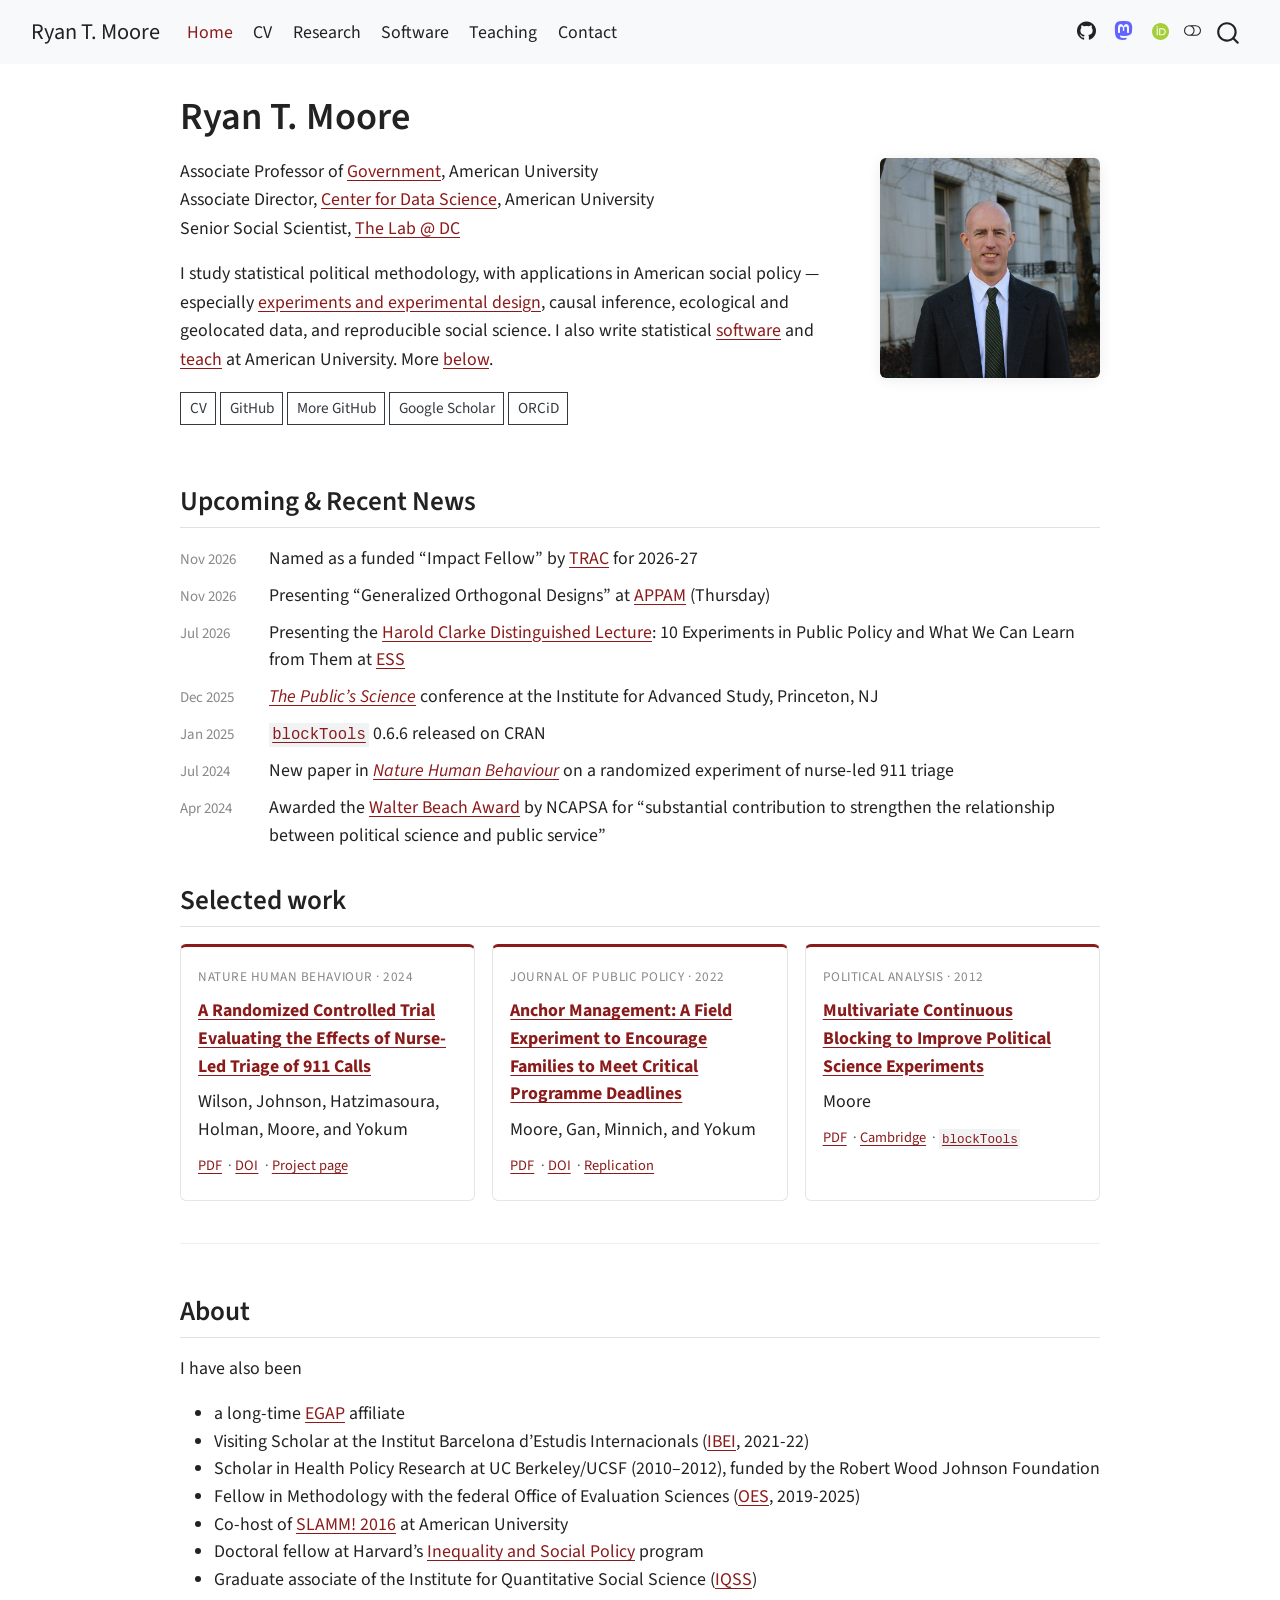
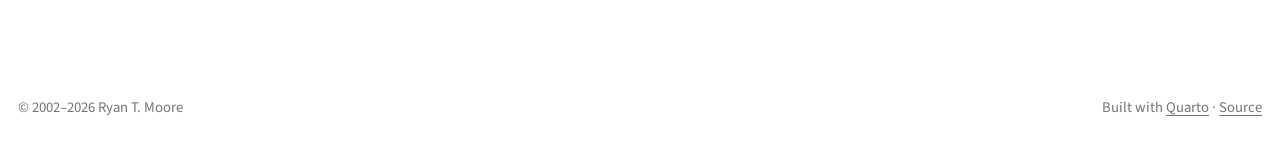
==== commit 6d06a88c: "Built site for gh-pages" ====
--- a/index.html
+++ b/index.html
@@ -2,7 +2,7 @@
 <html xmlns="http://www.w3.org/1999/xhtml" lang="en" xml:lang="en"><head>
 
 <meta charset="utf-8">
-<meta name="generator" content="quarto-1.10.18">
+<meta name="generator" content="quarto-1.11.9">
 
 <meta name="viewport" content="width=device-width, initial-scale=1.0, user-scalable=yes">
 
@@ -38,18 +38,19 @@
 <meta name="quarto:offset" content="./">
 <script src="site_libs/quarto-html/quarto.js" type="module"></script>
 <script src="site_libs/quarto-html/tabsets/tabsets.js" type="module"></script>
+<script src="site_libs/quarto-html/scrollable-regions/scrollable-regions.js" type="module"></script>
 <script src="site_libs/quarto-html/popper.min.js"></script>
 <script src="site_libs/quarto-html/tippy.umd.min.js"></script>
 <script src="site_libs/quarto-html/anchor.min.js"></script>
 <link href="site_libs/quarto-html/tippy.css" rel="stylesheet">
-<link href="site_libs/quarto-html/quarto-syntax-highlighting-64a204ab8560d761af7679ceaba22944.css" rel="stylesheet" class="quarto-color-scheme" id="quarto-text-highlighting-styles">
-<link href="site_libs/quarto-html/quarto-syntax-highlighting-dark-b85bc7c33db8c58e0ec93c3465666fed.css" rel="stylesheet" class="quarto-color-scheme quarto-color-alternate" id="quarto-text-highlighting-styles">
-<link href="site_libs/quarto-html/quarto-syntax-highlighting-64a204ab8560d761af7679ceaba22944.css" rel="stylesheet" class="quarto-color-scheme-extra" id="quarto-text-highlighting-styles">
+<link href="site_libs/quarto-html/quarto-syntax-highlighting-63b5708e65d6cd79cd7618c58d0c21e7.css" rel="stylesheet" class="quarto-color-scheme" id="quarto-text-highlighting-styles">
+<link href="site_libs/quarto-html/quarto-syntax-highlighting-dark-447e42e69aaa9833c0ba1b986f430b20.css" rel="stylesheet" class="quarto-color-scheme quarto-color-alternate" id="quarto-text-highlighting-styles">
+<link href="site_libs/quarto-html/quarto-syntax-highlighting-63b5708e65d6cd79cd7618c58d0c21e7.css" rel="stylesheet" class="quarto-color-scheme-extra" id="quarto-text-highlighting-styles">
 <script src="site_libs/bootstrap/bootstrap.min.js"></script>
 <link href="site_libs/bootstrap/bootstrap-icons.css" rel="stylesheet">
-<link href="site_libs/bootstrap/bootstrap-8c65079fc902a3d91039f24f4d60defe.min.css" rel="stylesheet" append-hash="true" class="quarto-color-scheme" id="quarto-bootstrap" data-mode="light">
-<link href="site_libs/bootstrap/bootstrap-dark-63219de20f679f40a6cebac7f9e9c994.min.css" rel="stylesheet" append-hash="true" class="quarto-color-scheme quarto-color-alternate" id="quarto-bootstrap" data-mode="dark">
-<link href="site_libs/bootstrap/bootstrap-8c65079fc902a3d91039f24f4d60defe.min.css" rel="stylesheet" append-hash="true" class="quarto-color-scheme-extra" id="quarto-bootstrap" data-mode="light">
+<link href="site_libs/bootstrap/bootstrap-ba321ac4a2f68656df8c4121b378bdc9.min.css" rel="stylesheet" append-hash="true" class="quarto-color-scheme" id="quarto-bootstrap" data-mode="light">
+<link href="site_libs/bootstrap/bootstrap-dark-917fff8b95f295a17f422db438b4a4e6.min.css" rel="stylesheet" append-hash="true" class="quarto-color-scheme quarto-color-alternate" id="quarto-bootstrap" data-mode="dark">
+<link href="site_libs/bootstrap/bootstrap-ba321ac4a2f68656df8c4121b378bdc9.min.css" rel="stylesheet" append-hash="true" class="quarto-color-scheme-extra" id="quarto-bootstrap" data-mode="light">
 <script id="quarto-search-options" type="application/json">{
   "location": "navbar",
   "copy-button": false,
@@ -83,9 +84,11 @@
 <meta property="og:image" content="https://ryantmoore.org/images/portrait.jpg">
 <meta property="og:site_name" content="Ryan T. Moore">
 <meta property="og:image:alt" content="Photo of Ryan T. Moore">
+<meta property="og:image:height" content="800">
+<meta property="og:image:width" content="800">
 </head>
 
-<body class="nav-fixed quarto-light"><script id="quarto-html-before-body" type="application/javascript">
+<body class="nav-fixed quarto-light"><a id="quarto-skip-link" class="visually-hidden-focusable" href="#quarto-document-content">Skip to main content</a><script id="quarto-html-before-body" type="application/javascript">
     const toggleBodyColorMode = (bsSheetEl) => {
       const mode = bsSheetEl.getAttribute("data-mode");
       const bodyEl = window.document.querySelector("body");
@@ -108,6 +111,7 @@
       for (let i=0; i < toggles.length; i++) {
         const toggle = toggles[i];
         if (toggle) {
+          toggle.setAttribute("aria-checked", alternate ? "true" : "false");
           if (alternate) {
             toggle.classList.add("alternate");
           } else {
@@ -137,13 +141,19 @@
       manageTransitions('#quarto-margin-sidebar .nav-link', true);
       // Switch the toggles
       setColorSchemeToggle(alternate)
-      // Hack to workaround the fact that safari doesn't
-      // properly recolor the scrollbar when toggling (#1455)
+    }
+    // Hack to workaround the fact that safari doesn't
+    // properly recolor the scrollbar when toggling (#1455).
+    // Not run on load: stylesheets are set before first paint there, and
+    // scrolling would undo the scroll to a URL fragment (#14973).
+    // The one pixel nudge keeps the reader where they were.
+    const refreshSafariScrollbar = () => {
       if (navigator.userAgent.indexOf('Safari') > 0 && navigator.userAgent.indexOf('Chrome') == -1) {
         manageTransitions("body", false);
-        window.scrollTo(0, 1);
+        const scrollY = window.scrollY;
+        window.scrollTo(0, scrollY > 0 ? scrollY - 1 : 1);
         setTimeout(() => {
-          window.scrollTo(0, 0);
+          window.scrollTo(0, scrollY);
           manageTransitions("body", true);
         }, 40);
       }
@@ -237,6 +247,7 @@
       // Read the current dark / light value
       let toAlternate = !hasAlternateSentinel();
       toggleColorMode(toAlternate);
+      refreshSafariScrollbar();
       setStyleSentinel(toAlternate);
       toggleGiscusIfUsed(toAlternate, darkModeDefault);
       window.dispatchEvent(new Event('resize'));
@@ -251,15 +262,14 @@
 
 <div id="quarto-search-results"></div>
   <header id="quarto-header" class="headroom fixed-top">
-    <nav class="navbar navbar-expand-lg " data-bs-theme="dark">
+    <nav class="navbar navbar-expand-lg " data-bs-theme="dark" aria-label="Site">
       <div class="navbar-container container-fluid">
       <div class="navbar-brand-container mx-auto">
     <a class="navbar-brand" href="./index.html">
     <span class="navbar-title">Ryan T. Moore</span>
     </a>
   </div>
-            <div id="quarto-search" class="" title="Search"></div>
-          <button class="navbar-toggler" type="button" data-bs-toggle="collapse" data-bs-target="#navbarCollapse" aria-controls="navbarCollapse" role="menu" aria-expanded="false" aria-label="Toggle navigation" onclick="if (window.quartoToggleHeadroom) { window.quartoToggleHeadroom(); }">
+          <button class="navbar-toggler" type="button" data-bs-toggle="collapse" data-bs-target="#navbarCollapse" aria-controls="navbarCollapse" aria-expanded="false" aria-label="Toggle navigation" onclick="if (window.quartoToggleHeadroom) { window.quartoToggleHeadroom(); }">
   <span class="navbar-toggler-icon"></span>
 </button>
           <div class="collapse navbar-collapse" id="navbarCollapse">
@@ -307,8 +317,9 @@
 </ul>
           </div> <!-- /navcollapse -->
             <div class="quarto-navbar-tools">
-  <a href="" class="quarto-color-scheme-toggle quarto-navigation-tool  px-1" onclick="window.quartoToggleColorScheme(); return false;" title="Toggle dark mode"><i class="bi"></i></a>
-</div>
+  <button type="button" role="switch" aria-checked="false" class="quarto-color-scheme-toggle quarto-navigation-tool  px-1" onclick="window.quartoToggleColorScheme(); return false;" title="Toggle dark mode" aria-label="Toggle dark mode"><i class="bi"></i></button>
+</div>
+            <div id="quarto-search" class="" title="Search"></div>
       </div> <!-- /container-fluid -->
     </nav>
 </header>
@@ -318,7 +329,7 @@
 <!-- margin-sidebar -->
     
 <!-- main -->
-<main class="content column-page" id="quarto-document-content">
+<main class="content column-page" id="quarto-document-content" tabindex="-1">
 
 
 <header id="title-block-header" class="quarto-title-block default">
@@ -360,6 +371,7 @@
 <h2 class="anchored" data-anchor-id="upcoming-recent-news">Upcoming &amp; Recent News</h2>
 <div class="home-news">
 <ul>
+<li><span class="news-date">Nov 2026</span> <span class="news-body">Named as a funded “Impact Fellow” by <a href="https://www.american.edu/centers/trac/index.cfm">TRAC</a> for 2026-27</span></li>
 <li><span class="news-date">Nov 2026</span> <span class="news-body">Presenting “Generalized Orthogonal Designs” at <a href="https://t.ly/F7cOi">APPAM</a> (Thursday)</span></li>
 <li><span class="news-date">Jul 2026</span> <span class="news-body">Presenting the <a href="https://essexsummerschool.com/summer-school-facts/social-programme/">Harold Clarke Distinguished Lecture</a>: 10 Experiments in Public Policy and What We Can Learn from Them at <a href="https://essexsummerschool.com">ESS</a></span></li>
 <li><span class="news-date">Dec 2025</span> <span class="news-body"><a href="https://www.ias.edu/stsv-lab/publicscience"><em>The Public’s Science</em></a> conference at the Institute for Advanced Study, Princeton, NJ</span></li>
@@ -413,15 +425,50 @@
   window.document.addEventListener("DOMContentLoaded", function (event) {
     // Ensure there is a toggle, if there isn't float one in the top right
     if (window.document.querySelector('.quarto-color-scheme-toggle') === null) {
-      const a = window.document.createElement('a');
-      a.classList.add('top-right');
-      a.classList.add('quarto-color-scheme-toggle');
-      a.href = "";
-      a.onclick = function() { try { window.quartoToggleColorScheme(); } catch {} return false; };
+      const toggle = window.document.createElement('button');
+      toggle.type = "button";
+      toggle.setAttribute("role", "switch");
+      toggle.setAttribute("aria-checked", "false");
+      toggle.classList.add('top-right');
+      toggle.classList.add('quarto-color-scheme-toggle');
+      toggle.setAttribute("aria-label", "Toggle dark mode");
+      toggle.onclick = function() { try { window.quartoToggleColorScheme(); } catch {} return false; };
       const i = window.document.createElement("i");
       i.classList.add('bi');
-      a.appendChild(i);
-      window.document.body.appendChild(a);
+      toggle.appendChild(i);
+      // Put the toggle in a landmark of its own, so that landmark navigation
+      // can reach it.
+      //
+      // The container is always a fresh direct child of body, and the toggle is
+      // never moved into page furniture that the theme or the author controls.
+      // The toggle is positioned against the page, so any ancestor that
+      // establishes a containing block captures it: a positioned element or a
+      // grid for position: absolute, and transform, filter, will-change or
+      // contain for position: fixed. A direct child of body has none of these
+      // to inherit, and the shift when one appears is silent and visual.
+      //
+      // ARIA says a document should have at most one banner, and axe reports a
+      // duplicate whether or not the banners carry distinct labels. So use a
+      // header when the page has no banner yet, and a named region otherwise.
+      //
+      // A header is a banner wherever it sits, unless it is inside sectioning
+      // content, so this cannot just look at the children of body: a custom
+      // page layout wraps the title block header in a plain div. An explicit
+      // role="banner" always counts.
+      const sectioning = 'article, aside, main, nav, section, [role="article"], [role="complementary"], [role="main"], [role="navigation"], [role="region"]';
+      const hasBanner = Array.from(
+        window.document.querySelectorAll('header:not([role]), [role="banner"]')
+      ).some(function(el) {
+        return el.hasAttribute("role") || el.closest(sectioning) === null;
+      });
+      const container = window.document.createElement(hasBanner ? "div" : "header");
+      if (hasBanner) {
+        container.setAttribute("role", "region");
+        container.setAttribute("aria-label", "Toggle dark mode");
+      }
+      container.classList.add('quarto-color-scheme-toggle-container');
+      container.appendChild(toggle);
+      window.document.body.appendChild(container);
     }
     setColorSchemeToggle(hasAlternateSentinel())
     const icon = "";
@@ -496,11 +543,30 @@
       var localhostRegex = new RegExp(/^(?:http|https):\/\/localhost\:?[0-9]*\//);
       var mailtoRegex = new RegExp(/^mailto:/);
         var filterRegex = new RegExp("https:\/\/ryantmoore\.org");
+      const newWindowLabel = "(opens in a new tab)";
+      const newWindowNoteId = "quarto-ext-newwindow-label";
+      // Links reference one hidden label through aria-describedby, so the
+      // announcement never changes their accessible name.
+      var describeNewWindow = (link) => {
+        if (!window.document.getElementById(newWindowNoteId)) {
+          var newWindowNote = window.document.createElement("span");
+          newWindowNote.id = newWindowNoteId;
+          newWindowNote.hidden = true;
+          newWindowNote.textContent = newWindowLabel;
+          window.document.body.appendChild(newWindowNote);
+        }
+        var describedBy = (link.getAttribute("aria-describedby") || "").split(/\s+/).filter(Boolean);
+        if (!describedBy.includes(newWindowNoteId)) {
+          describedBy.push(newWindowNoteId);
+          link.setAttribute("aria-describedby", describedBy.join(" "));
+        }
+      }
       var isInternal = (href) => {
           return filterRegex.test(href) || localhostRegex.test(href) || mailtoRegex.test(href);
       }
       // Inspect non-navigation links and adorn them if external
-     var links = window.document.querySelectorAll('a[href]:not(.nav-link):not(.navbar-brand):not(.toc-action):not(.sidebar-link):not(.sidebar-item-toggle):not(.pagination-link):not(.no-external):not([aria-hidden]):not(.dropdown-item):not(.quarto-navigation-tool):not(.about-link)');
+      window.quartoDecorateExternalLinks = function (root) {
+     var links = (root || window.document).querySelectorAll('a[href]:not(.nav-link):not(.navbar-brand):not(.toc-action):not(.sidebar-link):not(.sidebar-item-toggle):not(.pagination-link):not(.no-external):not([aria-hidden]):not(.dropdown-item):not(.quarto-navigation-tool):not(.about-link)');
       for (var i=0; i<links.length; i++) {
         const link = links[i];
         if (!isInternal(link.href)) {
@@ -514,8 +580,70 @@
             if (link.getAttribute("rel") === null) {
               link.setAttribute("rel", "noopener");
             }
-        }
-      }
+            describeNewWindow(link);
+          if (!link.classList.contains('no-external-icon')) {
+          }
+        }
+      }
+      };
+      window.quartoDecorateExternalLinks(window.document);
+    // Esc closes the popup (WCAG 1.4.13) and focus leaving both trigger and
+    // popup closes it (WCAG 2.4.11); tippy handles neither for interactive popups.
+    const hideOnEscAndFocusOut = {
+      name: 'hideOnEscAndFocusOut',
+      defaultValue: true,
+      fn(instance) {
+        const dismiss = () => {
+          // A show scheduled by the trigger delay would otherwise reopen it
+          instance.clearDelayTimeouts();
+          instance.hide();
+        };
+        const onKeyDown = (event) => {
+          if (event.key !== 'Escape') {
+            return;
+          }
+          // Keep Esc from also reaching page handlers (e.g. reveal.js overview),
+          // except an open reveal.js slide menu, which Esc should close too.
+          // The menu handles keys only when its keyboard option is on.
+          const menuHandlesEsc = window.Reveal?.getPlugin?.('menu')?.isOpen() &&
+            window.Reveal.getConfig().menu?.keyboard !== false;
+          if (!menuHandlesEsc) {
+            event.stopPropagation();
+          }
+          if (instance.popper.contains(window.document.activeElement)) {
+            // Disabled while refocusing so the focus trigger does not reopen it
+            instance.disable();
+            instance.reference.focus();
+            instance.enable();
+          }
+          dismiss();
+        };
+        const onFocusOut = (event) => {
+          const target = event.relatedTarget;
+          if (target && !instance.reference.contains(target) &&
+              !instance.popper.contains(target)) {
+            dismiss();
+          }
+        };
+        // On the trigger too: a click trigger (code-annotations: select) has no
+        // blur handling. Attached for the instance's lifetime so leaving the
+        // trigger also cancels a show still pending on the trigger delay.
+        instance.reference.addEventListener('focusout', onFocusOut);
+        return {
+          onShow() {
+            window.document.addEventListener('keydown', onKeyDown, true);
+            instance.popper.addEventListener('focusout', onFocusOut);
+          },
+          onHide() {
+            window.document.removeEventListener('keydown', onKeyDown, true);
+            instance.popper.removeEventListener('focusout', onFocusOut);
+          },
+          onDestroy() {
+            instance.reference.removeEventListener('focusout', onFocusOut);
+          },
+        };
+      },
+    };
     function tippyHover(el, contentFn, onTriggerFn, onUntriggerFn) {
       const config = {
         allowHTML: true,
@@ -529,6 +657,7 @@
         interactiveBorder: 10,
         theme: 'quarto',
         placement: 'bottom-start',
+        plugins: [hideOnEscAndFocusOut],
       };
       if (contentFn) {
         config.content = contentFn;
@@ -691,44 +820,54 @@
           const lineIds = lines.map((line) => {
             return targetCell + "-" + line;
           })
-          let top = null;
-          let height = null;
-          let parent = null;
+          // Each band is positioned against its own containing block, which is
+          // not the offsetParent of the lines, so place it from client rects.
+          const placeBand = (band, firstEl, lastEl, codeBlock) => {
+            const container = band.offsetParent;
+            if (container === null) {
+              return;
+            }
+            const containerRect = container.getBoundingClientRect();
+            // Reveal.js scales slides with a transform, so convert client
+            // pixels back to the CSS pixels of the container.
+            const scale = containerRect.height / container.offsetHeight || 1;
+            const firstRect = firstEl.getBoundingClientRect();
+            const lastRect = lastEl.getBoundingClientRect();
+            const top = (firstRect.top - containerRect.top) / scale - container.clientTop + container.scrollTop;
+            const height = (lastRect.bottom - firstRect.top) / scale;
+            band.style.top = top - 2 + "px";
+            band.style.height = height + 4 + "px";
+            if (codeBlock) {
+              // Without the copy button wrapper, the containing block is wider
+              // than the code block, so span the code block explicitly.
+              const blockRect = codeBlock.getBoundingClientRect();
+              band.style.left = (blockRect.left - containerRect.left) / scale - container.clientLeft + container.scrollLeft + "px";
+              band.style.width = blockRect.width / scale + "px";
+            }
+          };
           if (lineIds.length > 0) {
-              //compute the position of the single el (top and bottom and make a div)
-              const el = window.document.getElementById(lineIds[0]);
-              top = el.offsetTop;
-              height = el.offsetHeight;
-              parent = el.parentElement.parentElement;
-            if (lineIds.length > 1) {
-              const lastEl = window.document.getElementById(lineIds[lineIds.length - 1]);
-              const bottom = lastEl.offsetTop + lastEl.offsetHeight;
-              height = bottom - top;
+            const el = window.document.getElementById(lineIds[0]);
+            const lastEl = window.document.getElementById(lineIds[lineIds.length - 1]);
+            const parent = el.parentElement.parentElement;
+            // cook up a div (if necessary) and position it
+            let div = window.document.getElementById("code-annotation-line-highlight");
+            if (div === null) {
+              div = window.document.createElement("div");
+              div.setAttribute("id", "code-annotation-line-highlight");
+              div.style.position = 'absolute';
+              parent.appendChild(div);
             }
-            if (top !== null && height !== null && parent !== null) {
-              // cook up a div (if necessary) and position it 
-              let div = window.document.getElementById("code-annotation-line-highlight");
-              if (div === null) {
-                div = window.document.createElement("div");
-                div.setAttribute("id", "code-annotation-line-highlight");
-                div.style.position = 'absolute';
-                parent.appendChild(div);
-              }
-              div.style.top = top - 2 + "px";
-              div.style.height = height + 4 + "px";
-              div.style.left = 0;
-              let gutterDiv = window.document.getElementById("code-annotation-line-highlight-gutter");
-              if (gutterDiv === null) {
-                gutterDiv = window.document.createElement("div");
-                gutterDiv.setAttribute("id", "code-annotation-line-highlight-gutter");
-                gutterDiv.style.position = 'absolute';
-                const codeCell = window.document.getElementById(targetCell);
-                const gutter = codeCell.querySelector('.code-annotation-gutter');
-                gutter.appendChild(gutterDiv);
-              }
-              gutterDiv.style.top = top - 2 + "px";
-              gutterDiv.style.height = height + 4 + "px";
+            placeBand(div, el, lastEl, parent.closest("div.sourceCode") || parent);
+            let gutterDiv = window.document.getElementById("code-annotation-line-highlight-gutter");
+            if (gutterDiv === null) {
+              gutterDiv = window.document.createElement("div");
+              gutterDiv.setAttribute("id", "code-annotation-line-highlight-gutter");
+              gutterDiv.style.position = 'absolute';
+              const codeCell = window.document.getElementById(targetCell);
+              const gutter = codeCell.querySelector('.code-annotation-gutter');
+              gutter.appendChild(gutterDiv);
             }
+            placeBand(gutterDiv, el, lastEl);
             selectedAnnoteEl = annoteEl;
           }
         };
@@ -827,6 +966,9 @@
     }
   });
   </script>
+  <script type="application/javascript">
+  window.quartoScrollableRegionsLabels = {"code":"Scrollable code","output":"Scrollable output"};
+  </script>
 </div> <!-- /content -->
 <footer class="footer">
   <div class="nav-footer">
--- a/site_libs/quarto-html/quarto-syntax-highlighting-63b5708e65d6cd79cd7618c58d0c21e7.css
+++ b/site_libs/quarto-html/quarto-syntax-highlighting-63b5708e65d6cd79cd7618c58d0c21e7.css
@@ -0,0 +1,236 @@
+/* quarto syntax highlight colors */
+:root {
+  --quarto-hl-ot-color: #003B4F;
+  --quarto-hl-at-color: #657422;
+  --quarto-hl-ss-color: #20794D;
+  --quarto-hl-an-color: #5E5E5E;
+  --quarto-hl-fu-color: #4758AB;
+  --quarto-hl-st-color: #20794D;
+  --quarto-hl-cf-color: #003B4F;
+  --quarto-hl-op-color: #5E5E5E;
+  --quarto-hl-er-color: #AD0000;
+  --quarto-hl-bn-color: #AD0000;
+  --quarto-hl-al-color: #AD0000;
+  --quarto-hl-va-color: #111111;
+  --quarto-hl-bu-color: inherit;
+  --quarto-hl-ex-color: inherit;
+  --quarto-hl-pp-color: #AD0000;
+  --quarto-hl-in-color: #5E5E5E;
+  --quarto-hl-vs-color: #20794D;
+  --quarto-hl-wa-color: #5E5E5E;
+  --quarto-hl-do-color: #5E5E5E;
+  --quarto-hl-im-color: #00769E;
+  --quarto-hl-ch-color: #20794D;
+  --quarto-hl-dt-color: #AD0000;
+  --quarto-hl-fl-color: #AD0000;
+  --quarto-hl-co-color: #5E5E5E;
+  --quarto-hl-cv-color: #5E5E5E;
+  --quarto-hl-cn-color: #8f5902;
+  --quarto-hl-sc-color: #5E5E5E;
+  --quarto-hl-dv-color: #AD0000;
+  --quarto-hl-kw-color: #003B4F;
+}
+
+/* other quarto variables */
+:root {
+  --quarto-font-monospace: SFMono-Regular, Menlo, Monaco, Consolas, "Liberation Mono", "Courier New", monospace;
+}
+
+/* syntax highlight based on Pandoc's rules */
+pre > code.sourceCode > span {
+  color: #003B4F;
+}
+
+code.sourceCode > span {
+  color: #003B4F;
+}
+
+div.sourceCode,
+div.sourceCode pre.sourceCode {
+  color: #003B4F;
+}
+
+/* Normal */
+code span {
+  color: #003B4F;
+}
+
+/* Alert */
+code span.al {
+  color: #AD0000;
+  font-style: inherit;
+}
+
+/* Annotation */
+code span.an {
+  color: #5E5E5E;
+  font-style: inherit;
+}
+
+/* Attribute */
+code span.at {
+  color: #657422;
+  font-style: inherit;
+}
+
+/* BaseN */
+code span.bn {
+  color: #AD0000;
+  font-style: inherit;
+}
+
+/* BuiltIn */
+code span.bu {
+  font-style: inherit;
+}
+
+/* ControlFlow */
+code span.cf {
+  color: #003B4F;
+  font-weight: bold;
+  font-style: inherit;
+}
+
+/* Char */
+code span.ch {
+  color: #20794D;
+  font-style: inherit;
+}
+
+/* Constant */
+code span.cn {
+  color: #8f5902;
+  font-style: inherit;
+}
+
+/* Comment */
+code span.co {
+  color: #5E5E5E;
+  font-style: inherit;
+}
+
+/* CommentVar */
+code span.cv {
+  color: #5E5E5E;
+  font-style: italic;
+}
+
+/* Documentation */
+code span.do {
+  color: #5E5E5E;
+  font-style: italic;
+}
+
+/* DataType */
+code span.dt {
+  color: #AD0000;
+  font-style: inherit;
+}
+
+/* DecVal */
+code span.dv {
+  color: #AD0000;
+  font-style: inherit;
+}
+
+/* Error */
+code span.er {
+  color: #AD0000;
+  font-style: inherit;
+}
+
+/* Extension */
+code span.ex {
+  font-style: inherit;
+}
+
+/* Float */
+code span.fl {
+  color: #AD0000;
+  font-style: inherit;
+}
+
+/* Function */
+code span.fu {
+  color: #4758AB;
+  font-style: inherit;
+}
+
+/* Import */
+code span.im {
+  color: #00769E;
+  font-style: inherit;
+}
+
+/* Information */
+code span.in {
+  color: #5E5E5E;
+  font-style: inherit;
+}
+
+/* Keyword */
+code span.kw {
+  color: #003B4F;
+  font-weight: bold;
+  font-style: inherit;
+}
+
+/* Operator */
+code span.op {
+  color: #5E5E5E;
+  font-style: inherit;
+}
+
+/* Other */
+code span.ot {
+  color: #003B4F;
+  font-style: inherit;
+}
+
+/* Preprocessor */
+code span.pp {
+  color: #AD0000;
+  font-style: inherit;
+}
+
+/* SpecialChar */
+code span.sc {
+  color: #5E5E5E;
+  font-style: inherit;
+}
+
+/* SpecialString */
+code span.ss {
+  color: #20794D;
+  font-style: inherit;
+}
+
+/* String */
+code span.st {
+  color: #20794D;
+  font-style: inherit;
+}
+
+/* Variable */
+code span.va {
+  color: #111111;
+  font-style: inherit;
+}
+
+/* VerbatimString */
+code span.vs {
+  color: #20794D;
+  font-style: inherit;
+}
+
+/* Warning */
+code span.wa {
+  color: #5E5E5E;
+  font-style: italic;
+}
+
+.prevent-inlining {
+  content: "</";
+}
+
+/*# sourceMappingURL=054cc16b9e9817627be6994582d2ffb5.css.map */
--- a/site_libs/quarto-html/quarto-syntax-highlighting-dark-447e42e69aaa9833c0ba1b986f430b20.css
+++ b/site_libs/quarto-html/quarto-syntax-highlighting-dark-447e42e69aaa9833c0ba1b986f430b20.css
@@ -0,0 +1,219 @@
+/* quarto syntax highlight colors */
+:root {
+  --quarto-hl-al-color: #f07178;
+  --quarto-hl-an-color: #d4d0ab;
+  --quarto-hl-at-color: #00e0e0;
+  --quarto-hl-bn-color: #d4d0ab;
+  --quarto-hl-bu-color: #abe338;
+  --quarto-hl-ch-color: #abe338;
+  --quarto-hl-co-color: #f8f8f2;
+  --quarto-hl-cv-color: #ffd700;
+  --quarto-hl-cn-color: #ffd700;
+  --quarto-hl-cf-color: #ffa07a;
+  --quarto-hl-dt-color: #ffa07a;
+  --quarto-hl-dv-color: #d4d0ab;
+  --quarto-hl-do-color: #f8f8f2;
+  --quarto-hl-er-color: #f07178;
+  --quarto-hl-ex-color: #00e0e0;
+  --quarto-hl-fl-color: #d4d0ab;
+  --quarto-hl-fu-color: #ffa07a;
+  --quarto-hl-im-color: #abe338;
+  --quarto-hl-in-color: #d4d0ab;
+  --quarto-hl-kw-color: #ffa07a;
+  --quarto-hl-op-color: #ffa07a;
+  --quarto-hl-ot-color: #00e0e0;
+  --quarto-hl-pp-color: #dcc6e0;
+  --quarto-hl-re-color: #00e0e0;
+  --quarto-hl-sc-color: #abe338;
+  --quarto-hl-ss-color: #abe338;
+  --quarto-hl-st-color: #abe338;
+  --quarto-hl-va-color: #00e0e0;
+  --quarto-hl-vs-color: #abe338;
+  --quarto-hl-wa-color: #dcc6e0;
+}
+
+/* other quarto variables */
+:root {
+  --quarto-font-monospace: SFMono-Regular, Menlo, Monaco, Consolas, "Liberation Mono", "Courier New", monospace;
+}
+
+/* syntax highlight based on Pandoc's rules */
+pre > code.sourceCode > span {
+  color: #f8f8f2;
+}
+
+code.sourceCode > span {
+  color: #f8f8f2;
+}
+
+div.sourceCode,
+div.sourceCode pre.sourceCode {
+  color: #f8f8f2;
+}
+
+/* Normal */
+code span {
+  color: #f8f8f2;
+}
+
+/* Alert */
+code span.al {
+  color: #f07178;
+}
+
+/* Annotation */
+code span.an {
+  color: #d4d0ab;
+}
+
+/* Attribute */
+code span.at {
+  color: #00e0e0;
+}
+
+/* BaseN */
+code span.bn {
+  color: #d4d0ab;
+}
+
+/* BuiltIn */
+code span.bu {
+  color: #abe338;
+}
+
+/* ControlFlow */
+code span.cf {
+  font-weight: bold;
+  color: #ffa07a;
+}
+
+/* Char */
+code span.ch {
+  color: #abe338;
+}
+
+/* Constant */
+code span.cn {
+  color: #ffd700;
+}
+
+/* Comment */
+code span.co {
+  font-style: italic;
+  color: #f8f8f2;
+}
+
+/* CommentVar */
+code span.cv {
+  color: #ffd700;
+}
+
+/* Documentation */
+code span.do {
+  color: #f8f8f2;
+}
+
+/* DataType */
+code span.dt {
+  color: #ffa07a;
+}
+
+/* DecVal */
+code span.dv {
+  color: #d4d0ab;
+}
+
+/* Error */
+code span.er {
+  color: #f07178;
+  text-decoration: underline;
+}
+
+/* Extension */
+code span.ex {
+  font-weight: bold;
+  color: #00e0e0;
+}
+
+/* Float */
+code span.fl {
+  color: #d4d0ab;
+}
+
+/* Function */
+code span.fu {
+  color: #ffa07a;
+}
+
+/* Import */
+code span.im {
+  color: #abe338;
+}
+
+/* Information */
+code span.in {
+  color: #d4d0ab;
+}
+
+/* Keyword */
+code span.kw {
+  font-weight: bold;
+  color: #ffa07a;
+}
+
+/* Operator */
+code span.op {
+  color: #ffa07a;
+}
+
+/* Other */
+code span.ot {
+  color: #00e0e0;
+}
+
+/* Preprocessor */
+code span.pp {
+  color: #dcc6e0;
+}
+
+/* RegionMarker */
+code span.re {
+  background-color: #f8f8f2;
+  color: #00e0e0;
+}
+
+/* SpecialChar */
+code span.sc {
+  color: #abe338;
+}
+
+/* SpecialString */
+code span.ss {
+  color: #abe338;
+}
+
+/* String */
+code span.st {
+  color: #abe338;
+}
+
+/* Variable */
+code span.va {
+  color: #00e0e0;
+}
+
+/* VerbatimString */
+code span.vs {
+  color: #abe338;
+}
+
+/* Warning */
+code span.wa {
+  color: #dcc6e0;
+}
+
+.prevent-inlining {
+  content: "</";
+}
+
+/*# sourceMappingURL=be8e1111c2b710f7c3a4926ffa2967aa.css.map */
--- a/site_libs/quarto-html/quarto-syntax-highlighting-63b5708e65d6cd79cd7618c58d0c21e7.css
+++ b/site_libs/quarto-html/quarto-syntax-highlighting-63b5708e65d6cd79cd7618c58d0c21e7.css
@@ -0,0 +1,236 @@
+/* quarto syntax highlight colors */
+:root {
+  --quarto-hl-ot-color: #003B4F;
+  --quarto-hl-at-color: #657422;
+  --quarto-hl-ss-color: #20794D;
+  --quarto-hl-an-color: #5E5E5E;
+  --quarto-hl-fu-color: #4758AB;
+  --quarto-hl-st-color: #20794D;
+  --quarto-hl-cf-color: #003B4F;
+  --quarto-hl-op-color: #5E5E5E;
+  --quarto-hl-er-color: #AD0000;
+  --quarto-hl-bn-color: #AD0000;
+  --quarto-hl-al-color: #AD0000;
+  --quarto-hl-va-color: #111111;
+  --quarto-hl-bu-color: inherit;
+  --quarto-hl-ex-color: inherit;
+  --quarto-hl-pp-color: #AD0000;
+  --quarto-hl-in-color: #5E5E5E;
+  --quarto-hl-vs-color: #20794D;
+  --quarto-hl-wa-color: #5E5E5E;
+  --quarto-hl-do-color: #5E5E5E;
+  --quarto-hl-im-color: #00769E;
+  --quarto-hl-ch-color: #20794D;
+  --quarto-hl-dt-color: #AD0000;
+  --quarto-hl-fl-color: #AD0000;
+  --quarto-hl-co-color: #5E5E5E;
+  --quarto-hl-cv-color: #5E5E5E;
+  --quarto-hl-cn-color: #8f5902;
+  --quarto-hl-sc-color: #5E5E5E;
+  --quarto-hl-dv-color: #AD0000;
+  --quarto-hl-kw-color: #003B4F;
+}
+
+/* other quarto variables */
+:root {
+  --quarto-font-monospace: SFMono-Regular, Menlo, Monaco, Consolas, "Liberation Mono", "Courier New", monospace;
+}
+
+/* syntax highlight based on Pandoc's rules */
+pre > code.sourceCode > span {
+  color: #003B4F;
+}
+
+code.sourceCode > span {
+  color: #003B4F;
+}
+
+div.sourceCode,
+div.sourceCode pre.sourceCode {
+  color: #003B4F;
+}
+
+/* Normal */
+code span {
+  color: #003B4F;
+}
+
+/* Alert */
+code span.al {
+  color: #AD0000;
+  font-style: inherit;
+}
+
+/* Annotation */
+code span.an {
+  color: #5E5E5E;
+  font-style: inherit;
+}
+
+/* Attribute */
+code span.at {
+  color: #657422;
+  font-style: inherit;
+}
+
+/* BaseN */
+code span.bn {
+  color: #AD0000;
+  font-style: inherit;
+}
+
+/* BuiltIn */
+code span.bu {
+  font-style: inherit;
+}
+
+/* ControlFlow */
+code span.cf {
+  color: #003B4F;
+  font-weight: bold;
+  font-style: inherit;
+}
+
+/* Char */
+code span.ch {
+  color: #20794D;
+  font-style: inherit;
+}
+
+/* Constant */
+code span.cn {
+  color: #8f5902;
+  font-style: inherit;
+}
+
+/* Comment */
+code span.co {
+  color: #5E5E5E;
+  font-style: inherit;
+}
+
+/* CommentVar */
+code span.cv {
+  color: #5E5E5E;
+  font-style: italic;
+}
+
+/* Documentation */
+code span.do {
+  color: #5E5E5E;
+  font-style: italic;
+}
+
+/* DataType */
+code span.dt {
+  color: #AD0000;
+  font-style: inherit;
+}
+
+/* DecVal */
+code span.dv {
+  color: #AD0000;
+  font-style: inherit;
+}
+
+/* Error */
+code span.er {
+  color: #AD0000;
+  font-style: inherit;
+}
+
+/* Extension */
+code span.ex {
+  font-style: inherit;
+}
+
+/* Float */
+code span.fl {
+  color: #AD0000;
+  font-style: inherit;
+}
+
+/* Function */
+code span.fu {
+  color: #4758AB;
+  font-style: inherit;
+}
+
+/* Import */
+code span.im {
+  color: #00769E;
+  font-style: inherit;
+}
+
+/* Information */
+code span.in {
+  color: #5E5E5E;
+  font-style: inherit;
+}
+
+/* Keyword */
+code span.kw {
+  color: #003B4F;
+  font-weight: bold;
+  font-style: inherit;
+}
+
+/* Operator */
+code span.op {
+  color: #5E5E5E;
+  font-style: inherit;
+}
+
+/* Other */
+code span.ot {
+  color: #003B4F;
+  font-style: inherit;
+}
+
+/* Preprocessor */
+code span.pp {
+  color: #AD0000;
+  font-style: inherit;
+}
+
+/* SpecialChar */
+code span.sc {
+  color: #5E5E5E;
+  font-style: inherit;
+}
+
+/* SpecialString */
+code span.ss {
+  color: #20794D;
+  font-style: inherit;
+}
+
+/* String */
+code span.st {
+  color: #20794D;
+  font-style: inherit;
+}
+
+/* Variable */
+code span.va {
+  color: #111111;
+  font-style: inherit;
+}
+
+/* VerbatimString */
+code span.vs {
+  color: #20794D;
+  font-style: inherit;
+}
+
+/* Warning */
+code span.wa {
+  color: #5E5E5E;
+  font-style: italic;
+}
+
+.prevent-inlining {
+  content: "</";
+}
+
+/*# sourceMappingURL=054cc16b9e9817627be6994582d2ffb5.css.map */
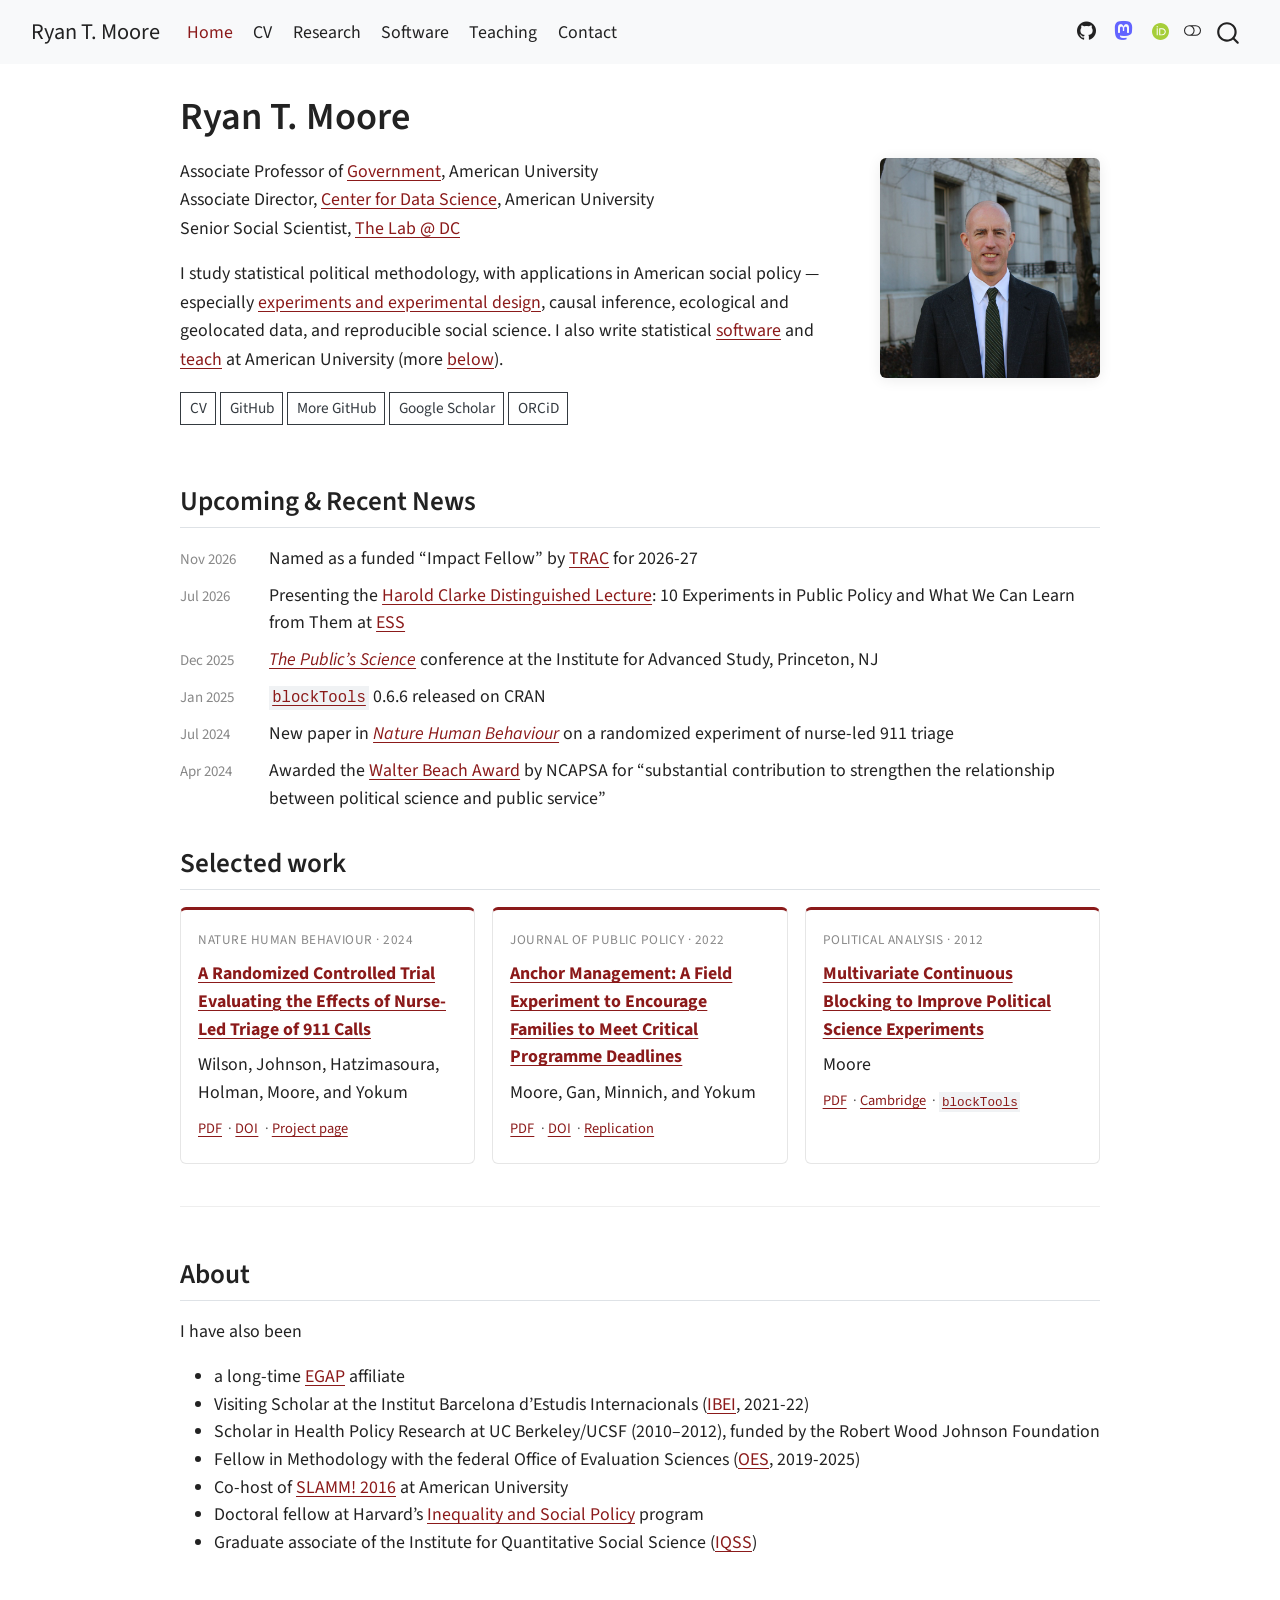
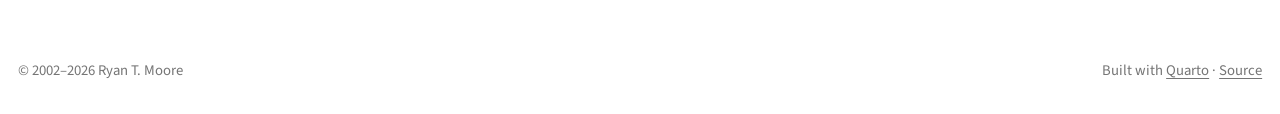
==== commit e7b91697: "Built site for gh-pages" ====
--- a/index.html
+++ b/index.html
@@ -356,7 +356,7 @@
 <p>Associate Professor of <a href="http://www.american.edu/spa/gov/">Government</a>, American University<br>
 Associate Director, <a href="https://www.american.edu/spa/data-science/">Center for Data Science</a>, American University<br>
 Senior Social Scientist, <a href="https://thelab.dc.gov">The Lab @ DC</a></p>
-<p>I study statistical political methodology, with applications in American social policy — especially <a href="./research.html">experiments and experimental design</a>, causal inference, ecological and geolocated data, and reproducible social science. I also write statistical <a href="./software.html">software</a> and <a href="./teaching.html">teach</a> at American University. More <a href="#about">below</a>.</p>
+<p>I study statistical political methodology, with applications in American social policy — especially <a href="./research.html">experiments and experimental design</a>, causal inference, ecological and geolocated data, and reproducible social science. I also write statistical <a href="./software.html">software</a> and <a href="./teaching.html">teach</a> at American University (more <a href="#about">below</a>).</p>
 <div class="home-links">
 <p><a href="./files/cvRTMoore.pdf" class="btn btn-outline-secondary btn-sm">CV</a> <a href="https://github.com/ryantmoore" class="btn btn-outline-secondary btn-sm">GitHub</a> <a href="https://github.com/rtm-dc" class="btn btn-outline-secondary btn-sm">More GitHub</a> <a href="https://scholar.google.com/citations?user=7nk2NIgAAAAJ" class="btn btn-outline-secondary btn-sm">Google Scholar</a> <a href="https://orcid.org/0000-0002-3916-8113" class="btn btn-outline-secondary btn-sm">ORCiD</a></p>
 </div>
@@ -372,7 +372,6 @@
 <div class="home-news">
 <ul>
 <li><span class="news-date">Nov 2026</span> <span class="news-body">Named as a funded “Impact Fellow” by <a href="https://www.american.edu/centers/trac/index.cfm">TRAC</a> for 2026-27</span></li>
-<li><span class="news-date">Nov 2026</span> <span class="news-body">Presenting “Generalized Orthogonal Designs” at <a href="https://t.ly/F7cOi">APPAM</a> (Thursday)</span></li>
 <li><span class="news-date">Jul 2026</span> <span class="news-body">Presenting the <a href="https://essexsummerschool.com/summer-school-facts/social-programme/">Harold Clarke Distinguished Lecture</a>: 10 Experiments in Public Policy and What We Can Learn from Them at <a href="https://essexsummerschool.com">ESS</a></span></li>
 <li><span class="news-date">Dec 2025</span> <span class="news-body"><a href="https://www.ias.edu/stsv-lab/publicscience"><em>The Public’s Science</em></a> conference at the Institute for Advanced Study, Princeton, NJ</span></li>
 <li><span class="news-date">Jan 2025</span> <span class="news-body"><a href="./software/blocktools.html"><code>blockTools</code></a> 0.6.6 released on CRAN</span></li>
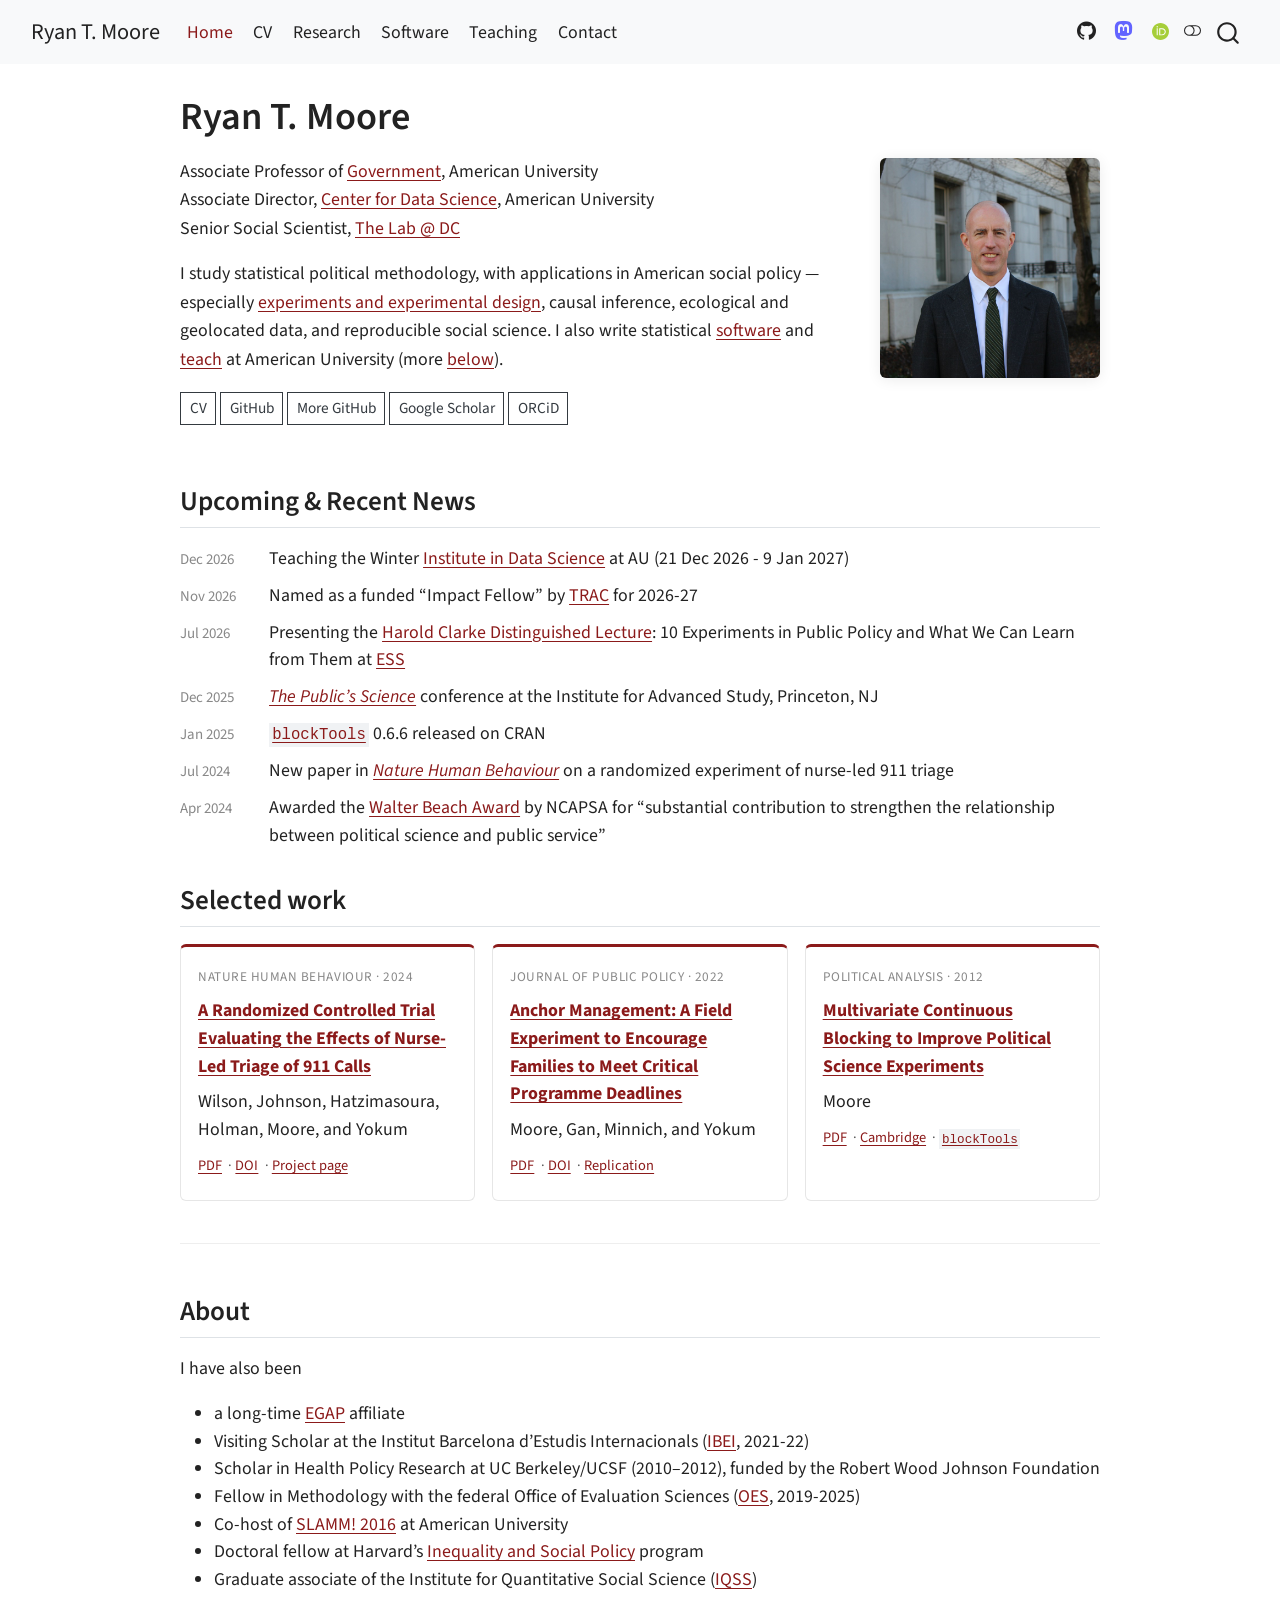
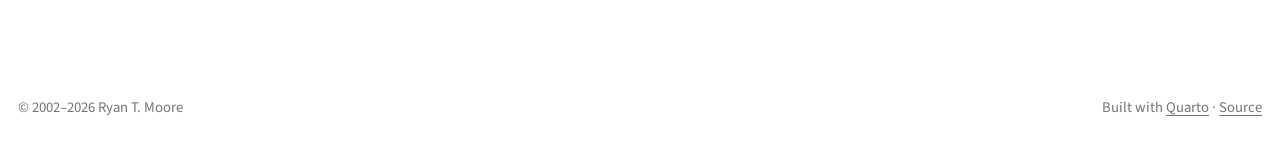
==== commit b4a3fa63: "Built site for gh-pages" ====
--- a/index.html
+++ b/index.html
@@ -371,6 +371,7 @@
 <h2 class="anchored" data-anchor-id="upcoming-recent-news">Upcoming &amp; Recent News</h2>
 <div class="home-news">
 <ul>
+<li><span class="news-date">Dec 2026</span> <span class="news-body">Teaching the Winter <a href="https://www.american.edu/spa/data-science/data-science-institute.cfm">Institute in Data Science</a> at AU (21 Dec 2026 - 9 Jan 2027)</span></li>
 <li><span class="news-date">Nov 2026</span> <span class="news-body">Named as a funded “Impact Fellow” by <a href="https://www.american.edu/centers/trac/index.cfm">TRAC</a> for 2026-27</span></li>
 <li><span class="news-date">Jul 2026</span> <span class="news-body">Presenting the <a href="https://essexsummerschool.com/summer-school-facts/social-programme/">Harold Clarke Distinguished Lecture</a>: 10 Experiments in Public Policy and What We Can Learn from Them at <a href="https://essexsummerschool.com">ESS</a></span></li>
 <li><span class="news-date">Dec 2025</span> <span class="news-body"><a href="https://www.ias.edu/stsv-lab/publicscience"><em>The Public’s Science</em></a> conference at the Institute for Advanced Study, Princeton, NJ</span></li>
